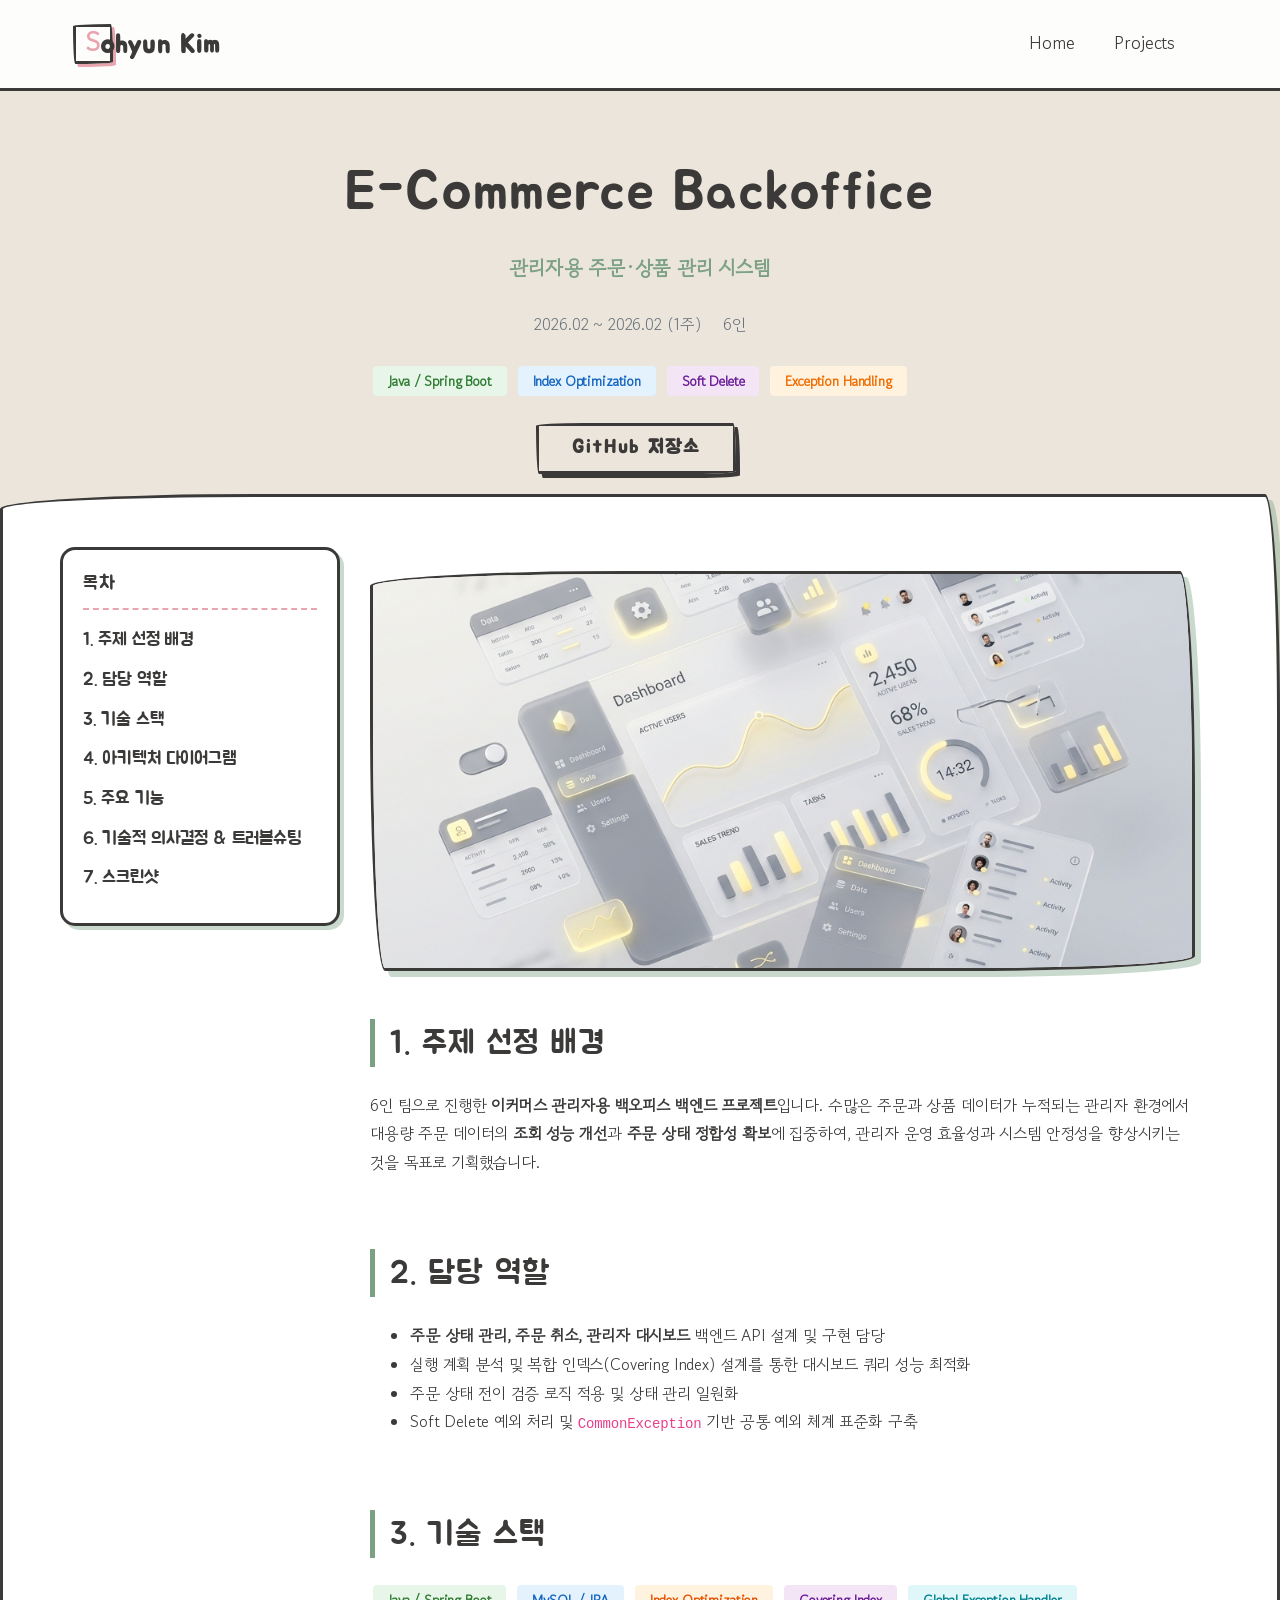
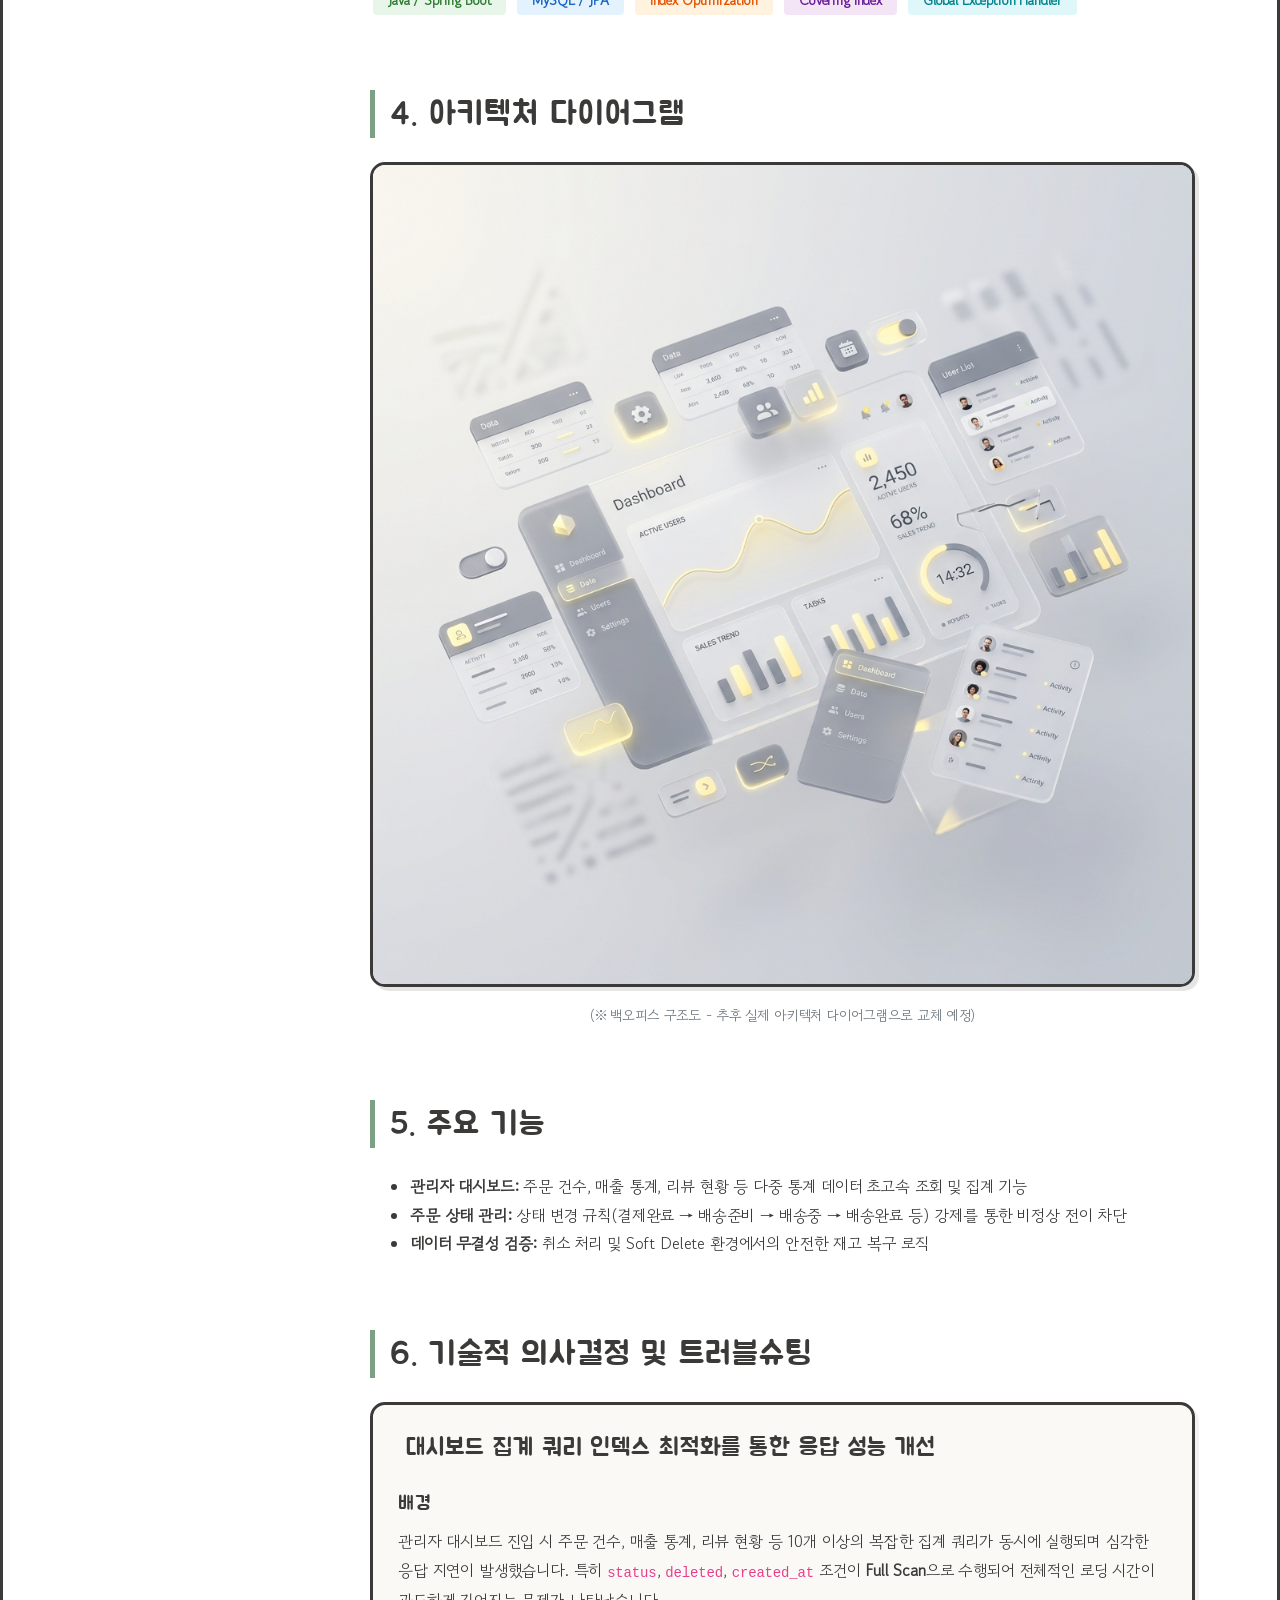
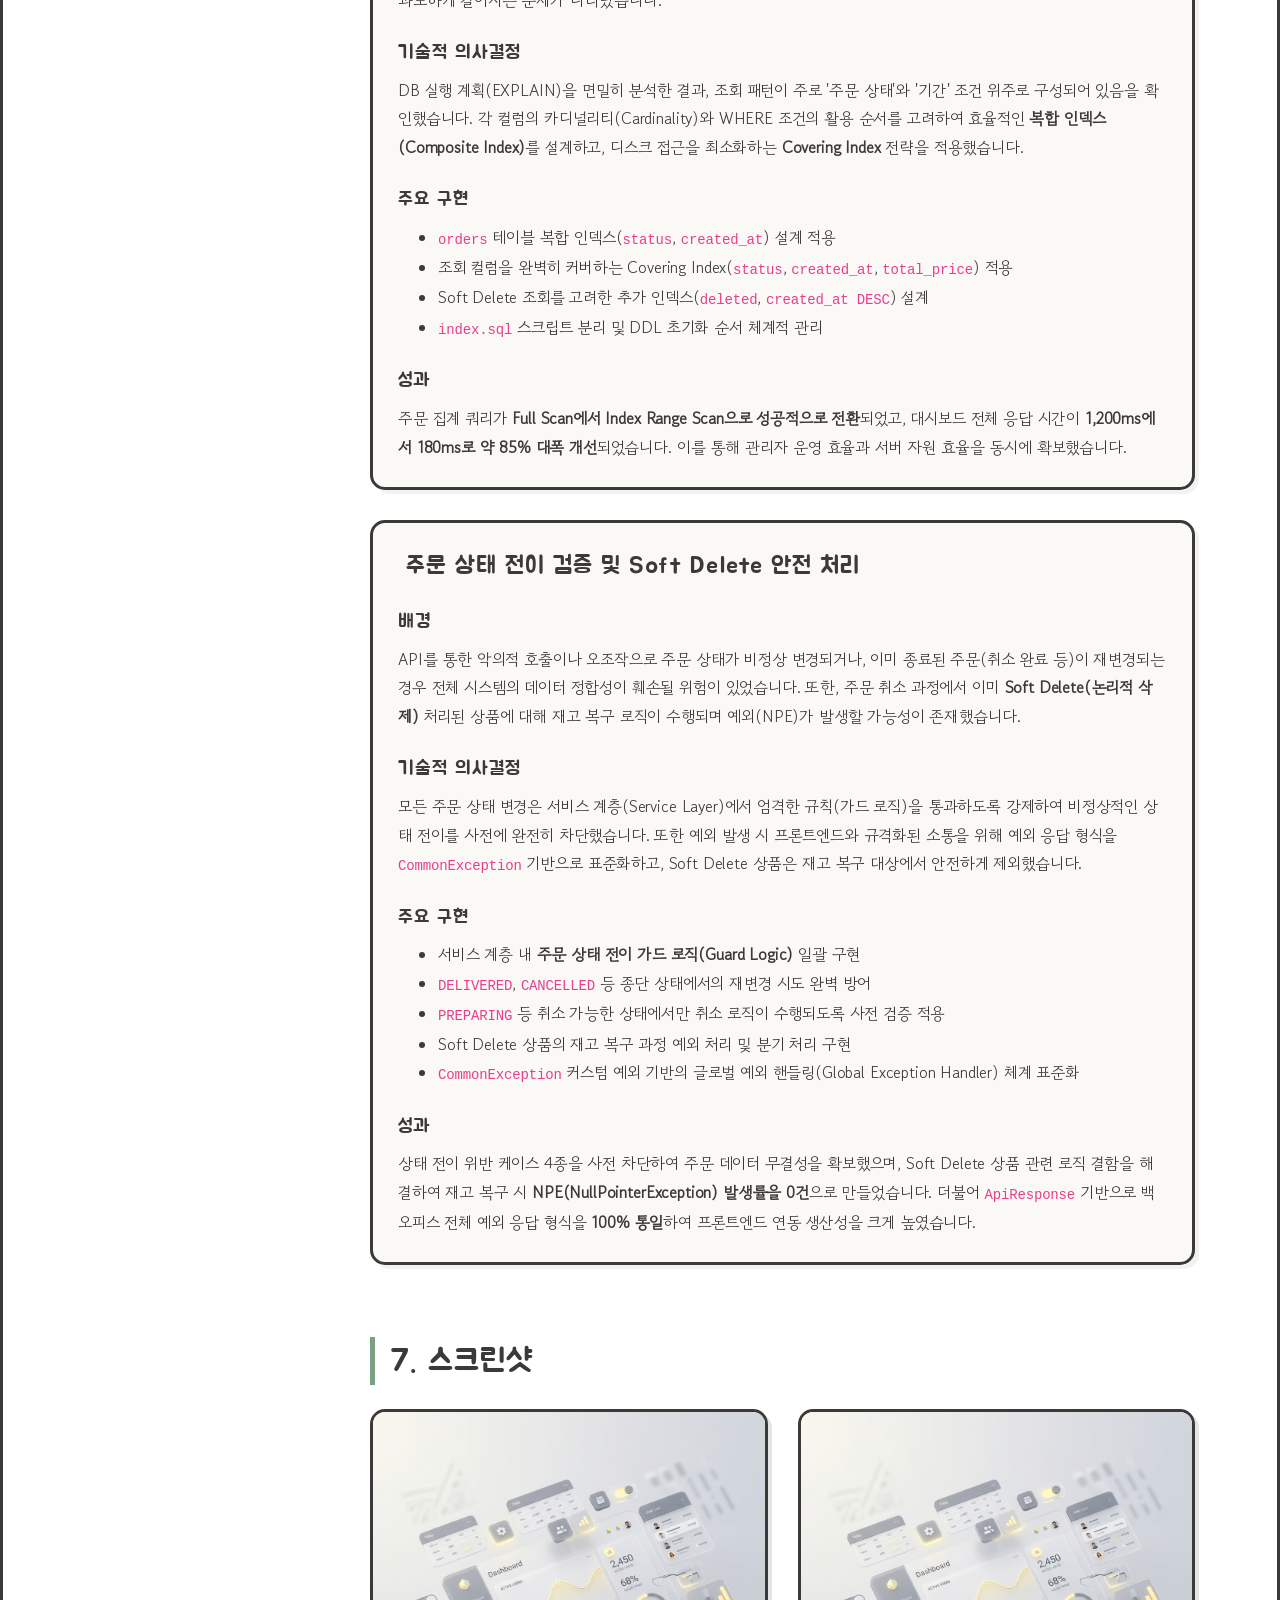
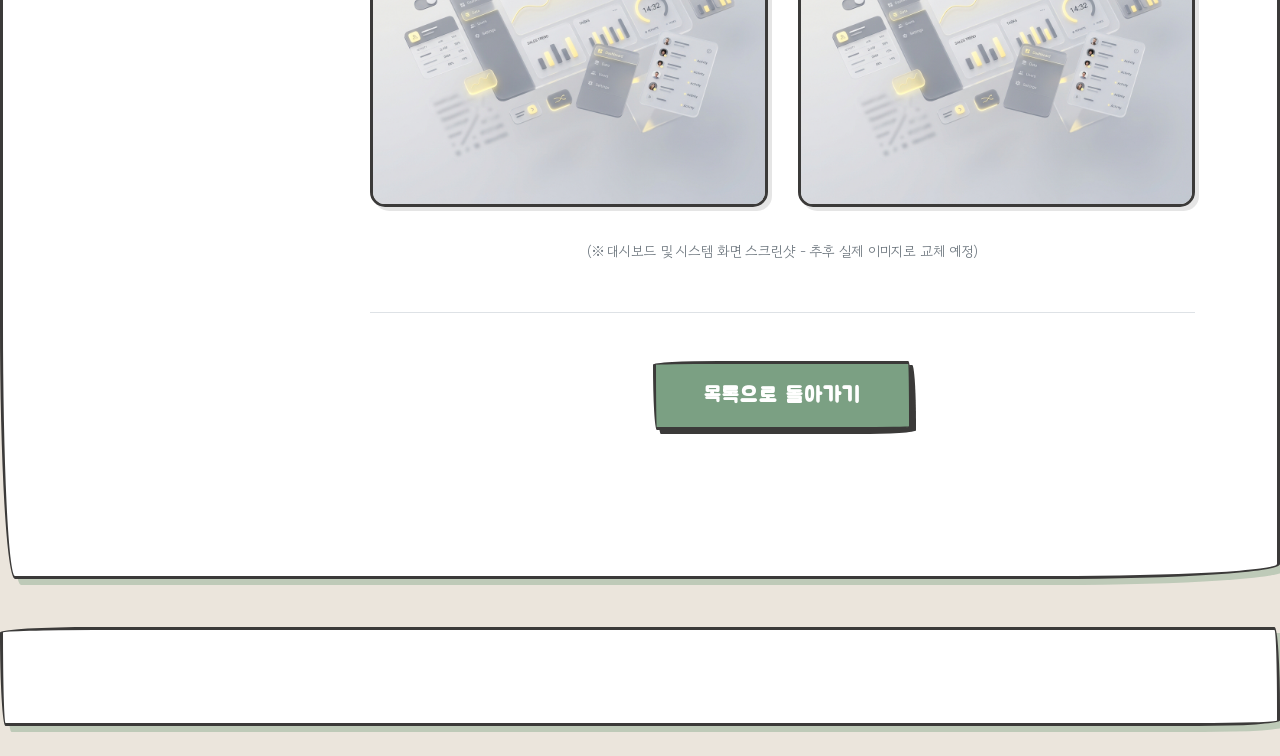
==== project-backoffice.html @ 2b1bb6e2 "feat: first commit" ====
<!DOCTYPE html>
<html lang="ko">
<head>
	<title>E-Commerce Backoffice - 김소현 포트폴리오</title>
	<meta charset="utf-8">
	<meta name="viewport" content="width=device-width, initial-scale=1, shrink-to-fit=no">
	<link href="https://fonts.googleapis.com/css?family=Poppins:100,200,300,400,500,600,700,800,900" rel="stylesheet">
	<link rel="stylesheet" href="css/open-iconic-bootstrap.min.css">
	<link rel="stylesheet" href="css/animate.css">
	<link rel="stylesheet" href="css/style-M106bg.css">
	<link rel="shortcut icon" href="images/favicon.ico">
    	<!-- Google Fonts for Storybook Theme -->
	<link rel="preconnect" href="https://fonts.googleapis.com">
	<link rel="preconnect" href="https://fonts.gstatic.com" crossorigin>
	<link href="https://fonts.googleapis.com/css2?family=Gowun+Dodum&family=Jua&display=swap" rel="stylesheet">

	<style>
		/* 🎨 Storybook / Illustration Theme Global Overrides */
		:root {
			--primary-color: #7BA083; /* Sage Green */
			--secondary-color: #E8A5B0; /* Blossom Pink */
			--text-main: #3B3A39; /* Charcoal (Ink) */
			--text-muted: #6b6967; /* Warmer Gray */
			--accent-color: #F28C8C; /* Coral Pink */
			--bg-light: #EBE5DC; /* Warm Beige */
			--bg-surface: #FFFFFF; /* Pure White Paper */
			--white: #FFFFFF;
			
			/* Hand-drawn borders */
			--wonky-border: 255px 15px 225px 15px/15px 225px 15px 255px;
			--wonky-border-alt: 15px 225px 15px 255px/255px 15px 225px 15px;
			--ink-border: 3px solid var(--text-main);
			--solid-shadow: 6px 6px 0px rgba(123, 160, 131, 0.4); /* Sage green solid shadow */
			--solid-shadow-pink: 6px 6px 0px rgba(232, 165, 176, 0.6); /* Pink solid shadow */
		}
		
		body, p, span, a, div, li, .subheading {
			font-family: 'Gowun Dodum', sans-serif !important;
			letter-spacing: -0.01em;
		}
		h1, h2, h3, h4, h5, h6, .heading-section h2, .project-card .text h3, .resume-wrap h2, .resume-wrap .position, .navbar-brand {
			font-family: 'Jua', sans-serif !important;
			color: var(--text-main) !important;
			letter-spacing: 1px;
		}
		
		body {
			background-color: var(--bg-light) !important;
			
			color: var(--text-main);
		}
		
		/* 🖍️ Hand-drawn Elements */
		.project-card, .resume-wrap, .contact-section .box, .project-content, .ftco-section {
			background-color: var(--bg-surface) !important;
			border: var(--ink-border) !important;
			border-radius: var(--wonky-border) !important;
			box-shadow: var(--solid-shadow) !important;
			transition: all 0.3s cubic-bezier(0.25, 0.8, 0.25, 1);
			margin-bottom: 30px;
		}
		.resume-wrap:nth-child(even), .project-card:nth-child(even), .contact-section .box:nth-child(even) {
			border-radius: var(--wonky-border-alt) !important;
			box-shadow: var(--solid-shadow-pink) !important;
		}
		
		/* Bouncy Hover Effects */
		.project-card:hover, .resume-wrap:hover, .contact-section .box:hover, .ftco-project .project:hover {
			transform: translateY(-5px) rotate(-1deg);
			box-shadow: 8px 8px 0px var(--text-main) !important;
		}
		.project-card:nth-child(even):hover {
			transform: translateY(-5px) rotate(1deg);
		}
		
		/* Images inside cards */
		.project-card .img, .img.author-img {
			border-bottom: var(--ink-border);
			border-radius: var(--wonky-border) !important;
		}
		
		/* Avatar Image specific */
		.author-img {
			border: var(--ink-border) !important;
			box-shadow: var(--solid-shadow-pink) !important;
			background-color: #fff;
		}
		
		/* Fix Template Blue Colors */
		.text-primary { color: var(--primary-color) !important; }
		.bg-primary { background-color: var(--primary-color) !important; }
		::selection { background: var(--secondary-color); color: #fff; }
		
		/* Buttons - Hand-drawn style */
		.btn-primary, .btn.btn-primary {
			background: var(--primary-color) !important;
			border: var(--ink-border) !important;
			border-radius: var(--wonky-border) !important;
			color: #fff !important;
			box-shadow: 4px 4px 0px var(--text-main) !important;
			font-family: 'Jua', sans-serif !important;
			font-size: 1.2rem !important;
			text-transform: none !important;
			transition: all 0.2s ease;
		}
		.btn-primary:hover {
			background: var(--secondary-color) !important;
			transform: translate(-2px, -2px);
			box-shadow: 6px 6px 0px var(--text-main) !important;
		}
		.btn-primary:active {
			transform: translate(2px, 2px);
			box-shadow: 2px 2px 0px var(--text-main) !important;
		}
		
		.btn-outline-dark, .btn.btn-outline-dark {
			background: transparent !important;
			border: var(--ink-border) !important;
			border-radius: var(--wonky-border) !important;
			color: var(--text-main) !important;
			box-shadow: 4px 4px 0px var(--text-main) !important;
			font-family: 'Jua', sans-serif !important;
			font-size: 1.2rem !important;
			font-weight: bold !important;
			text-transform: none !important;
			transition: all 0.2s ease;
		}
		.btn-outline-dark:hover {
			background: var(--text-main) !important;
			color: #fff !important;
			transform: translate(-2px, -2px);
			box-shadow: 6px 6px 0px var(--text-main) !important;
		}
		.btn-outline-dark:active {
			transform: translate(2px, 2px);
			box-shadow: 2px 2px 0px var(--text-main) !important;
		}

		/* Contact Icons */
		.contact-section .box .icon { 
			background: var(--bg-light) !important;
			border: var(--ink-border);
			box-shadow: 4px 4px 0px var(--secondary-color);
		}
		.contact-section .box .icon span { color: var(--text-main) !important; }
		
		/* Navbar Fixes */
		.ftco-navbar-light {
			background: rgba(255, 255, 255, 0.9) !important;
			border-bottom: var(--ink-border);
		}
		.ftco-navbar-light.scrolled {
			background: rgba(255, 255, 255, 0.95) !important;
			box-shadow: 0 4px 20px rgba(0, 0, 0, 0.05) !important;
		}
		.ftco-navbar-light .navbar-nav > .nav-item.active > a { color: var(--primary-color) !important; font-weight: bold; }
		.ftco-navbar-light .navbar-brand span { color: var(--secondary-color) !important; }
		.navbar-brand:after { 
			background: transparent !important;
			border: var(--ink-border);
			border-radius: var(--wonky-border);
			box-shadow: 3px 3px 0px var(--secondary-color);
		}
		.navbar-brand { color: var(--text-main) !important; font-family: 'Jua', sans-serif !important; }
		.nav-link { color: var(--text-main) !important; font-family: 'Jua', sans-serif !important; font-size: 1.1rem !important;}
		.ftco-navbar-light .navbar-nav > .nav-item > .nav-link span:before { 
			background: var(--secondary-color) !important; 
			height: 4px;
			bottom: 4px;
			z-index: -1;
		}
		
		/* Misc Section Cute & Round */
		.ftco-project .project {
			border: var(--ink-border) !important;
			border-radius: var(--wonky-border-alt) !important;
			margin: 15px;
			overflow: hidden;
			box-shadow: var(--solid-shadow) !important;
			transition: all 0.3s ease;
		}
		.ftco-project .project .overlay {
			border-radius: var(--wonky-border-alt) !important;
		}
	
		/* Project Detail Pages Specifics */
		.project-hero {
			padding-top: 150px;
			padding-bottom: 40px;
			background-color: var(--bg-light);
			position: relative;
			z-index: 1;
		}
		.project-hero h1 {
			color: var(--text-main) !important;
			font-size: 3.5rem;
		}
		.cover-image {
			width: 100%;
			height: 400px;
			object-fit: cover;
			border: var(--ink-border) !important;
			border-radius: var(--wonky-border) !important;
			box-shadow: var(--solid-shadow) !important;
			margin-bottom: 40px;
		}
		.project-content {
			padding: 50px;
			margin-top: -20px;
			position: relative;
			z-index: 2;
		}

	</style>

	
</head>
<body>
	<nav class="navbar navbar-expand-lg navbar-dark ftco_navbar ftco-navbar-light site-navbar-target bg-light" id="ftco-navbar">
		<div class="container">
			<a class="navbar-brand" href="index.html"><span>S</span>ohyun Kim</a>
			<button class="navbar-toggler" type="button" data-toggle="collapse"
				data-target="#ftco-nav" aria-controls="ftco-nav" aria-expanded="false" aria-label="Toggle navigation">
				<span class="oi oi-menu" style="color: black;">&nbsp;Menu</span> 
			</button>
			<div class="collapse navbar-collapse" id="ftco-nav">
				<ul class="navbar-nav nav ml-auto">
					<li class="nav-item"><a href="index.html#home-section" class="nav-link"><span>Home</span></a></li>
					<li class="nav-item"><a href="index.html#projects-grid-section" class="nav-link"><span>Projects</span></a></li>
				</ul>
			</div>
		</div>
	</nav>

    <section class="project-hero">
        <div class="container">
            <div class="row justify-content-center">
                <div class="col-md-10 text-center">
                    <h1 class="mb-3">E-Commerce Backoffice</h1>
                    <p class="lead mb-4" style="color: #7BA083; font-weight: bold;">관리자용 주문·상품 관리 시스템</p>
                    <div class="mb-4 text-muted">
                        <span class="mr-3"><i class="icon-calendar"></i> 2026.02 ~ 2026.02 (1주)</span>
                        <span><i class="icon-users"></i> 6인</span>
                    </div>
                    <div class="mb-4">
                        <span class="badge" style="background-color: #E8F5E9; color: #2E7D32; font-size: 14px; padding: 8px 15px; margin: 3px;">Java / Spring Boot</span>
                        <span class="badge" style="background-color: #E3F2FD; color: #1565C0; font-size: 14px; padding: 8px 15px; margin: 3px;">Index Optimization</span>
                        <span class="badge" style="background-color: #F3E5F5; color: #6A1B9A; font-size: 14px; padding: 8px 15px; margin: 3px;">Soft Delete</span>
                        <span class="badge" style="background-color: #FFF3E0; color: #EF6C00; font-size: 14px; padding: 8px 15px; margin: 3px;">Exception Handling</span>
                    </div>
                    <div class="mt-4 d-flex justify-content-center">
                        <a href="https://github.com/Lupin8228/E-commerce_Backoffice.git" target="_blank" class="btn btn-outline-dark py-2 mr-2" style="width: 200px;"><i class="icon-github"></i> GitHub 저장소</a>
                    </div>
                </div>
            </div>
        </div>
    </section>

    <section class="project-content">
        <div class="container">
            <div class="row">
                <!-- Sticky TOC (Left Column) -->
                <div class="col-lg-3 d-none d-lg-block">
                    <nav id="toc" class="sticky-top" style="top: 120px; z-index: 10;">
                        <ul class="nav flex-column" style="background: var(--bg-surface); padding: 20px; border-radius: 15px; border: var(--ink-border); box-shadow: 4px 4px 0px rgba(123, 160, 131, 0.4); margin-left: -25px; width: calc(100% + 25px);">
                            <h4 style="font-size: 1.2rem; margin-bottom: 15px; border-bottom: 2px dashed var(--secondary-color); padding-bottom: 10px; font-family: 'Jua', sans-serif;">목차</h4>
                            <li class="nav-item mb-2"><a class="nav-link p-0 text-dark" href="#background">1. 주제 선정 배경</a></li>
                            <li class="nav-item mb-2"><a class="nav-link p-0 text-dark" href="#part">2. 담당 역할</a></li>
                            <li class="nav-item mb-2"><a class="nav-link p-0 text-dark" href="#tech-stack">3. 기술 스택</a></li>
                            <li class="nav-item mb-2"><a class="nav-link p-0 text-dark" href="#diagram">4. 아키텍처 다이어그램</a></li>
                            <li class="nav-item mb-2"><a class="nav-link p-0 text-dark" href="#features">5. 주요 기능</a></li>
                            <li class="nav-item mb-2"><a class="nav-link p-0 text-dark" href="#troubleshooting">6. 기술적 의사결정 & 트러블슈팅</a></li>
                            <li class="nav-item mb-2"><a class="nav-link p-0 text-dark" href="#screenshots">7. 스크린샷</a></li>
                        </ul>
                    </nav>
                </div>
                
                <!-- Main Content (Right Column) -->
                <div class="col-lg-9 col-md-12">
                    
                    <section id="background" class="mb-5 pt-4">
                        <img src="images/project_backoffice_1782292541777.png" alt="Backoffice Project Cover" class="cover-image mb-5">
                        
                        <h2 class="mb-4" style="border-left: 5px solid var(--primary-color); padding-left: 15px;">1. 주제 선정 배경</h2>
                        <p>6인 팀으로 진행한 <strong>이커머스 관리자용 백오피스 백엔드 프로젝트</strong>입니다. 수많은 주문과 상품 데이터가 누적되는 관리자 환경에서 대용량 주문 데이터의 <strong>조회 성능 개선</strong>과 <strong>주문 상태 정합성 확보</strong>에 집중하여, 관리자 운영 효율성과 시스템 안정성을 향상시키는 것을 목표로 기획했습니다.</p>
                    </section>
                    
                    <section id="part" class="mb-5 pt-4">
                        <h2 class="mb-4" style="border-left: 5px solid var(--primary-color); padding-left: 15px;">2. 담당 역할</h2>
                        <ul style="line-height: 1.8;">
                            <li><strong>주문 상태 관리, 주문 취소, 관리자 대시보드</strong> 백엔드 API 설계 및 구현 담당</li>
                            <li>실행 계획 분석 및 복합 인덱스(Covering Index) 설계를 통한 대시보드 쿼리 성능 최적화</li>
                            <li>주문 상태 전이 검증 로직 적용 및 상태 관리 일원화</li>
                            <li>Soft Delete 예외 처리 및 <code>CommonException</code> 기반 공통 예외 체계 표준화 구축</li>
                        </ul>
                    </section>
                    
                    <section id="tech-stack" class="mb-5 pt-4">
                        <h2 class="mb-4" style="border-left: 5px solid var(--primary-color); padding-left: 15px;">3. 기술 스택</h2>
                        <p>
                            <span class="badge" style="background-color: #E8F5E9; color: #2E7D32; font-size: 14px; padding: 8px 15px; margin: 3px;">Java / Spring Boot</span>
                            <span class="badge" style="background-color: #E3F2FD; color: #1565C0; font-size: 14px; padding: 8px 15px; margin: 3px;">MySQL / JPA</span>
                            <span class="badge" style="background-color: #FFF3E0; color: #E65100; font-size: 14px; padding: 8px 15px; margin: 3px;">Index Optimization</span>
                            <span class="badge" style="background-color: #F3E5F5; color: #6A1B9A; font-size: 14px; padding: 8px 15px; margin: 3px;">Covering Index</span>
                            <span class="badge" style="background-color: #E0F7FA; color: #00838F; font-size: 14px; padding: 8px 15px; margin: 3px;">Global Exception Handler</span>
                        </p>
                    </section>
                    
                    <section id="diagram" class="mb-5 pt-4">
                        <h2 class="mb-4" style="border-left: 5px solid var(--primary-color); padding-left: 15px;">4. 아키텍처 다이어그램</h2>
                        <div class="text-center">
                            <!-- Placeholder Image -->
                            <img src="images/project_backoffice_1782292541777.png" alt="Architecture Diagram Placeholder" class="img-fluid" style="border: var(--ink-border); border-radius: 15px; box-shadow: 4px 4px 0px rgba(0,0,0,0.1);">
                            <p class="mt-3 text-muted" style="font-size: 14px;">(※ 백오피스 구조도 - 추후 실제 아키텍처 다이어그램으로 교체 예정)</p>
                        </div>
                    </section>

                    <section id="features" class="mb-5 pt-4">
                        <h2 class="mb-4" style="border-left: 5px solid var(--primary-color); padding-left: 15px;">5. 주요 기능</h2>
                        <ul style="line-height: 1.8;">
                            <li><strong>관리자 대시보드:</strong> 주문 건수, 매출 통계, 리뷰 현황 등 다중 통계 데이터 초고속 조회 및 집계 기능</li>
                            <li><strong>주문 상태 관리:</strong> 상태 변경 규칙(결제완료 → 배송준비 → 배송중 → 배송완료 등) 강제를 통한 비정상 전이 차단</li>
                            <li><strong>데이터 무결성 검증:</strong> 취소 처리 및 Soft Delete 환경에서의 안전한 재고 복구 로직</li>
                        </ul>
                    </section>
                    
                    <section id="troubleshooting" class="mb-5 pt-4">
                        <h2 class="mb-4" style="border-left: 5px solid var(--primary-color); padding-left: 15px;">6. 기술적 의사결정 및 트러블슈팅</h2>
                        
                        <div style="background: #faf9f6; border: var(--ink-border); border-radius: 15px; padding: 25px; margin-bottom: 30px; box-shadow: 4px 4px 0px rgba(0,0,0,0.05);">
                            <h3 style="font-size: 1.5rem; color: var(--primary-color); font-family: 'Jua', sans-serif;"><i class="icon-check-circle mr-2"></i>대시보드 집계 쿼리 인덱스 최적화를 통한 응답 성능 개선</h3>
                            <h4 class="mt-4" style="font-size: 1.2rem; font-family: 'Jua', sans-serif;">배경</h4>
                            <p>관리자 대시보드 진입 시 주문 건수, 매출 통계, 리뷰 현황 등 10개 이상의 복잡한 집계 쿼리가 동시에 실행되며 심각한 응답 지연이 발생했습니다. 특히 <code>status</code>, <code>deleted</code>, <code>created_at</code> 조건이 <strong>Full Scan</strong>으로 수행되어 전체적인 로딩 시간이 과도하게 길어지는 문제가 나타났습니다.</p>
                            
                            <h4 class="mt-4" style="font-size: 1.2rem; font-family: 'Jua', sans-serif;">기술적 의사결정</h4>
                            <p>DB 실행 계획(EXPLAIN)을 면밀히 분석한 결과, 조회 패턴이 주로 '주문 상태'와 '기간' 조건 위주로 구성되어 있음을 확인했습니다. 각 컬럼의 카디널리티(Cardinality)와 WHERE 조건의 활용 순서를 고려하여 효율적인 <strong>복합 인덱스(Composite Index)</strong>를 설계하고, 디스크 접근을 최소화하는 <strong>Covering Index</strong> 전략을 적용했습니다.</p>
                            
                            <h4 class="mt-4" style="font-size: 1.2rem; font-family: 'Jua', sans-serif;">주요 구현</h4>
                            <ul style="line-height: 1.8;">
                                <li><code>orders</code> 테이블 복합 인덱스(<code>status</code>, <code>created_at</code>) 설계 적용</li>
                                <li>조회 컬럼을 완벽히 커버하는 Covering Index(<code>status</code>, <code>created_at</code>, <code>total_price</code>) 적용</li>
                                <li>Soft Delete 조회를 고려한 추가 인덱스(<code>deleted</code>, <code>created_at DESC</code>) 설계</li>
                                <li><code>index.sql</code> 스크립트 분리 및 DDL 초기화 순서 체계적 관리</li>
                            </ul>
                            
                            <h4 class="mt-4" style="font-size: 1.2rem; font-family: 'Jua', sans-serif;">성과</h4>
                            <p class="mb-0">주문 집계 쿼리가 <strong>Full Scan에서 Index Range Scan으로 성공적으로 전환</strong>되었고, 대시보드 전체 응답 시간이 <strong>1,200ms에서 180ms로 약 85% 대폭 개선</strong>되었습니다. 이를 통해 관리자 운영 효율과 서버 자원 효율을 동시에 확보했습니다.</p>
                        </div>
                        
                        <div style="background: #faf9f6; border: var(--ink-border); border-radius: 15px; padding: 25px; margin-bottom: 30px; box-shadow: 4px 4px 0px rgba(0,0,0,0.05);">
                            <h3 style="font-size: 1.5rem; color: var(--primary-color); font-family: 'Jua', sans-serif;"><i class="icon-check-circle mr-2"></i>주문 상태 전이 검증 및 Soft Delete 안전 처리</h3>
                            <h4 class="mt-4" style="font-size: 1.2rem; font-family: 'Jua', sans-serif;">배경</h4>
                            <p>API를 통한 악의적 호출이나 오조작으로 주문 상태가 비정상 변경되거나, 이미 종료된 주문(취소 완료 등)이 재변경되는 경우 전체 시스템의 데이터 정합성이 훼손될 위험이 있었습니다. 또한, 주문 취소 과정에서 이미 <strong>Soft Delete(논리적 삭제)</strong> 처리된 상품에 대해 재고 복구 로직이 수행되며 예외(NPE)가 발생할 가능성이 존재했습니다.</p>
                            
                            <h4 class="mt-4" style="font-size: 1.2rem; font-family: 'Jua', sans-serif;">기술적 의사결정</h4>
                            <p>모든 주문 상태 변경은 서비스 계층(Service Layer)에서 엄격한 규칙(가드 로직)을 통과하도록 강제하여 비정상적인 상태 전이를 사전에 완전히 차단했습니다. 또한 예외 발생 시 프론트엔드와 규격화된 소통을 위해 예외 응답 형식을 <code>CommonException</code> 기반으로 표준화하고, Soft Delete 상품은 재고 복구 대상에서 안전하게 제외했습니다.</p>
                            
                            <h4 class="mt-4" style="font-size: 1.2rem; font-family: 'Jua', sans-serif;">주요 구현</h4>
                            <ul style="line-height: 1.8;">
                                <li>서비스 계층 내 <strong>주문 상태 전이 가드 로직(Guard Logic)</strong> 일괄 구현</li>
                                <li><code>DELIVERED</code>, <code>CANCELLED</code> 등 종단 상태에서의 재변경 시도 완벽 방어</li>
                                <li><code>PREPARING</code> 등 취소 가능한 상태에서만 취소 로직이 수행되도록 사전 검증 적용</li>
                                <li>Soft Delete 상품의 재고 복구 과정 예외 처리 및 분기 처리 구현</li>
                                <li><code>CommonException</code> 커스텀 예외 기반의 글로벌 예외 핸들링(Global Exception Handler) 체계 표준화</li>
                            </ul>
                            
                            <h4 class="mt-4" style="font-size: 1.2rem; font-family: 'Jua', sans-serif;">성과</h4>
                            <p class="mb-0">상태 전이 위반 케이스 4종을 사전 차단하여 주문 데이터 무결성을 확보했으며, Soft Delete 상품 관련 로직 결함을 해결하여 재고 복구 시 <strong>NPE(NullPointerException) 발생률을 0건</strong>으로 만들었습니다. 더불어 <code>ApiResponse</code> 기반으로 백오피스 전체 예외 응답 형식을 <strong>100% 통일</strong>하여 프론트엔드 연동 생산성을 크게 높였습니다.</p>
                        </div>
                    </section>

                    <section id="screenshots" class="mb-5 pt-4">
                        <h2 class="mb-4" style="border-left: 5px solid var(--primary-color); padding-left: 15px;">7. 스크린샷</h2>
                        <div class="row">
                            <div class="col-md-6 mb-4">
                                <!-- Placeholder Image -->
                                <img src="images/project_backoffice_1782292541777.png" alt="Screenshot 1 Placeholder" class="img-fluid" style="border: var(--ink-border); border-radius: 15px; box-shadow: 4px 4px 0px rgba(0,0,0,0.1);">
                            </div>
                            <div class="col-md-6 mb-4">
                                <!-- Placeholder Image -->
                                <img src="images/project_backoffice_1782292541777.png" alt="Screenshot 2 Placeholder" class="img-fluid" style="border: var(--ink-border); border-radius: 15px; box-shadow: 4px 4px 0px rgba(0,0,0,0.1);">
                            </div>
                        </div>
                        <p class="text-muted text-center mt-2" style="font-size: 14px;">(※ 대시보드 및 시스템 화면 스크린샷 - 추후 실제 이미지로 교체 예정)</p>
                    </section>

                    <div class="text-center mt-5 mb-5 pt-5 pb-5 border-top">
                        <a href="index.html#projects-section" class="btn btn-primary py-3 px-5" style="font-size: 1.3rem !important;">목록으로 돌아가기</a>
                    </div>
                </div>
            </div>
        </div>
    </section>

	<footer class="ftco-footer ftco-section pb-4 pt-4 mt-5">
		<div class="container text-center">
			<p>Copyright &copy;<script>document.write(new Date().getFullYear());</script> All rights reserved</p>
		</div>
	</footer>

	<script src="js/jquery.min.js"></script>
	<script src="js/bootstrap.min.js"></script>
	<script src="js/main.js"></script>
</body>
</html>
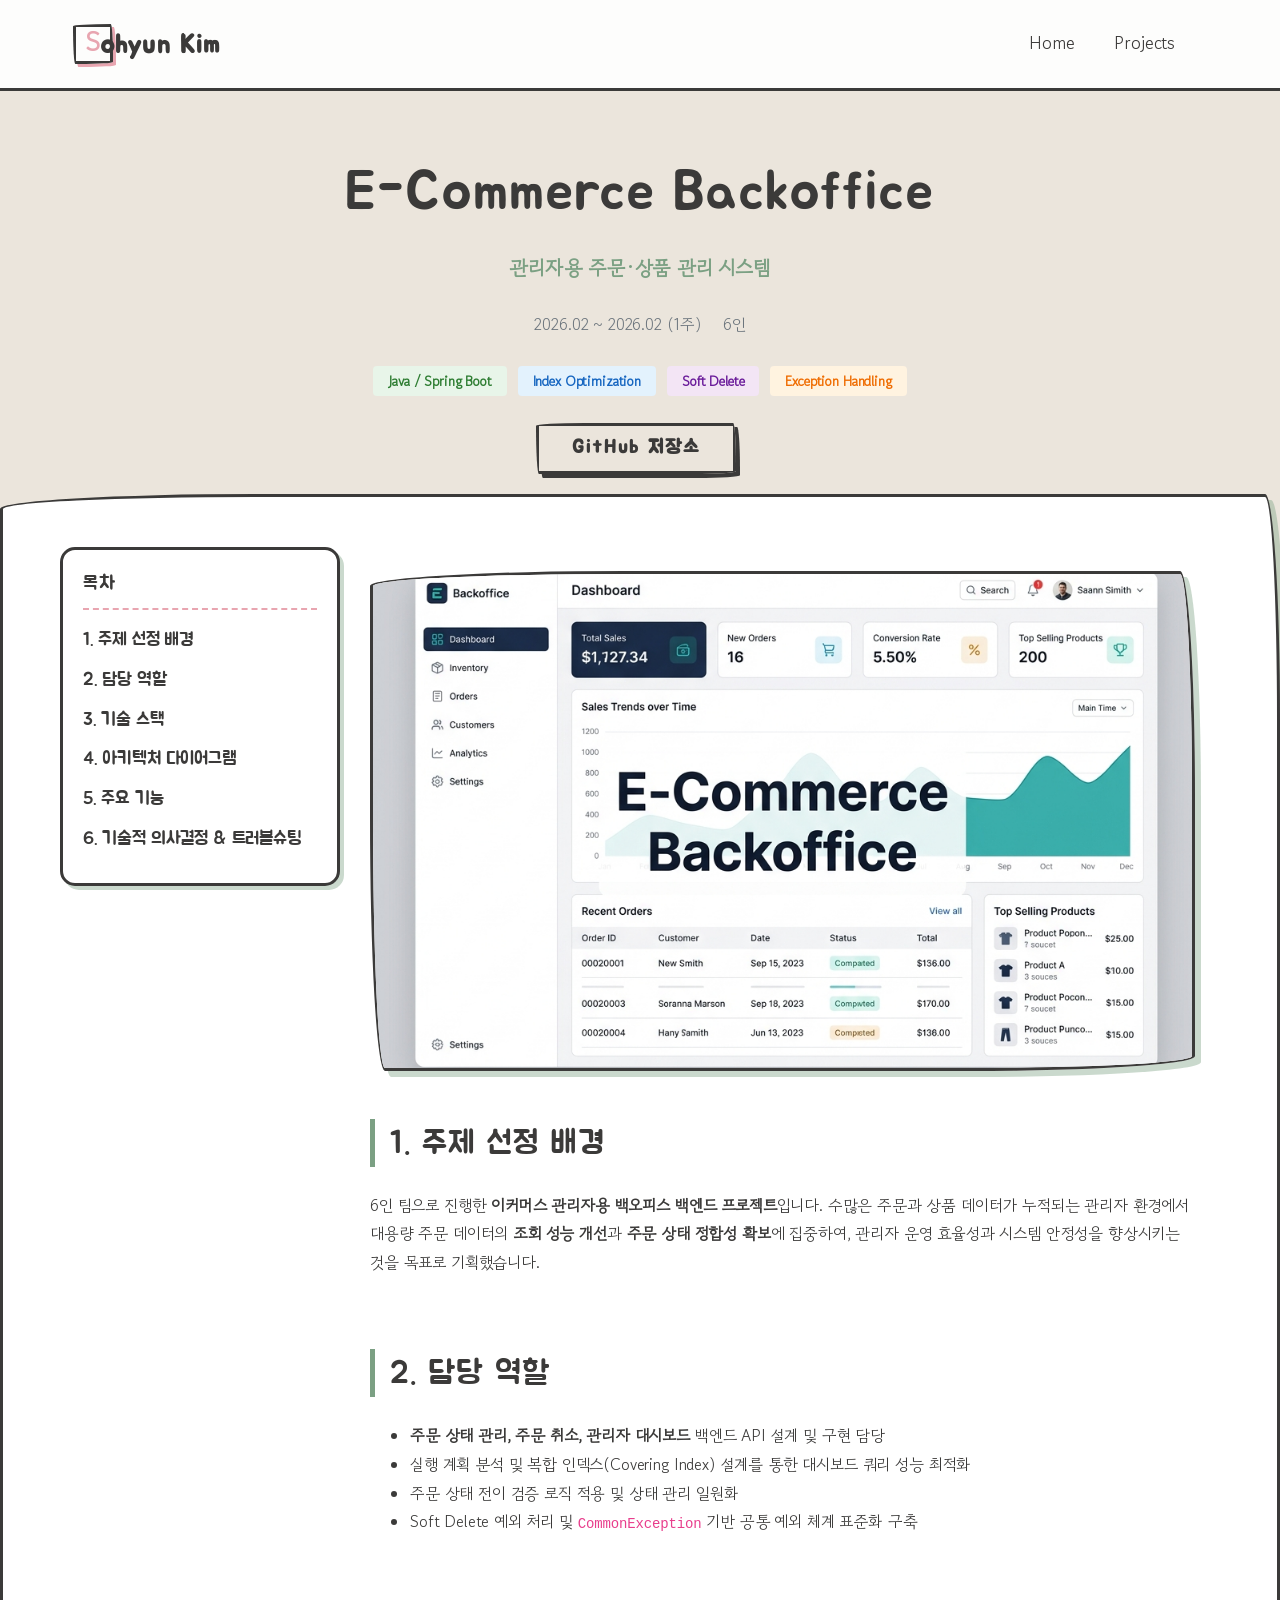
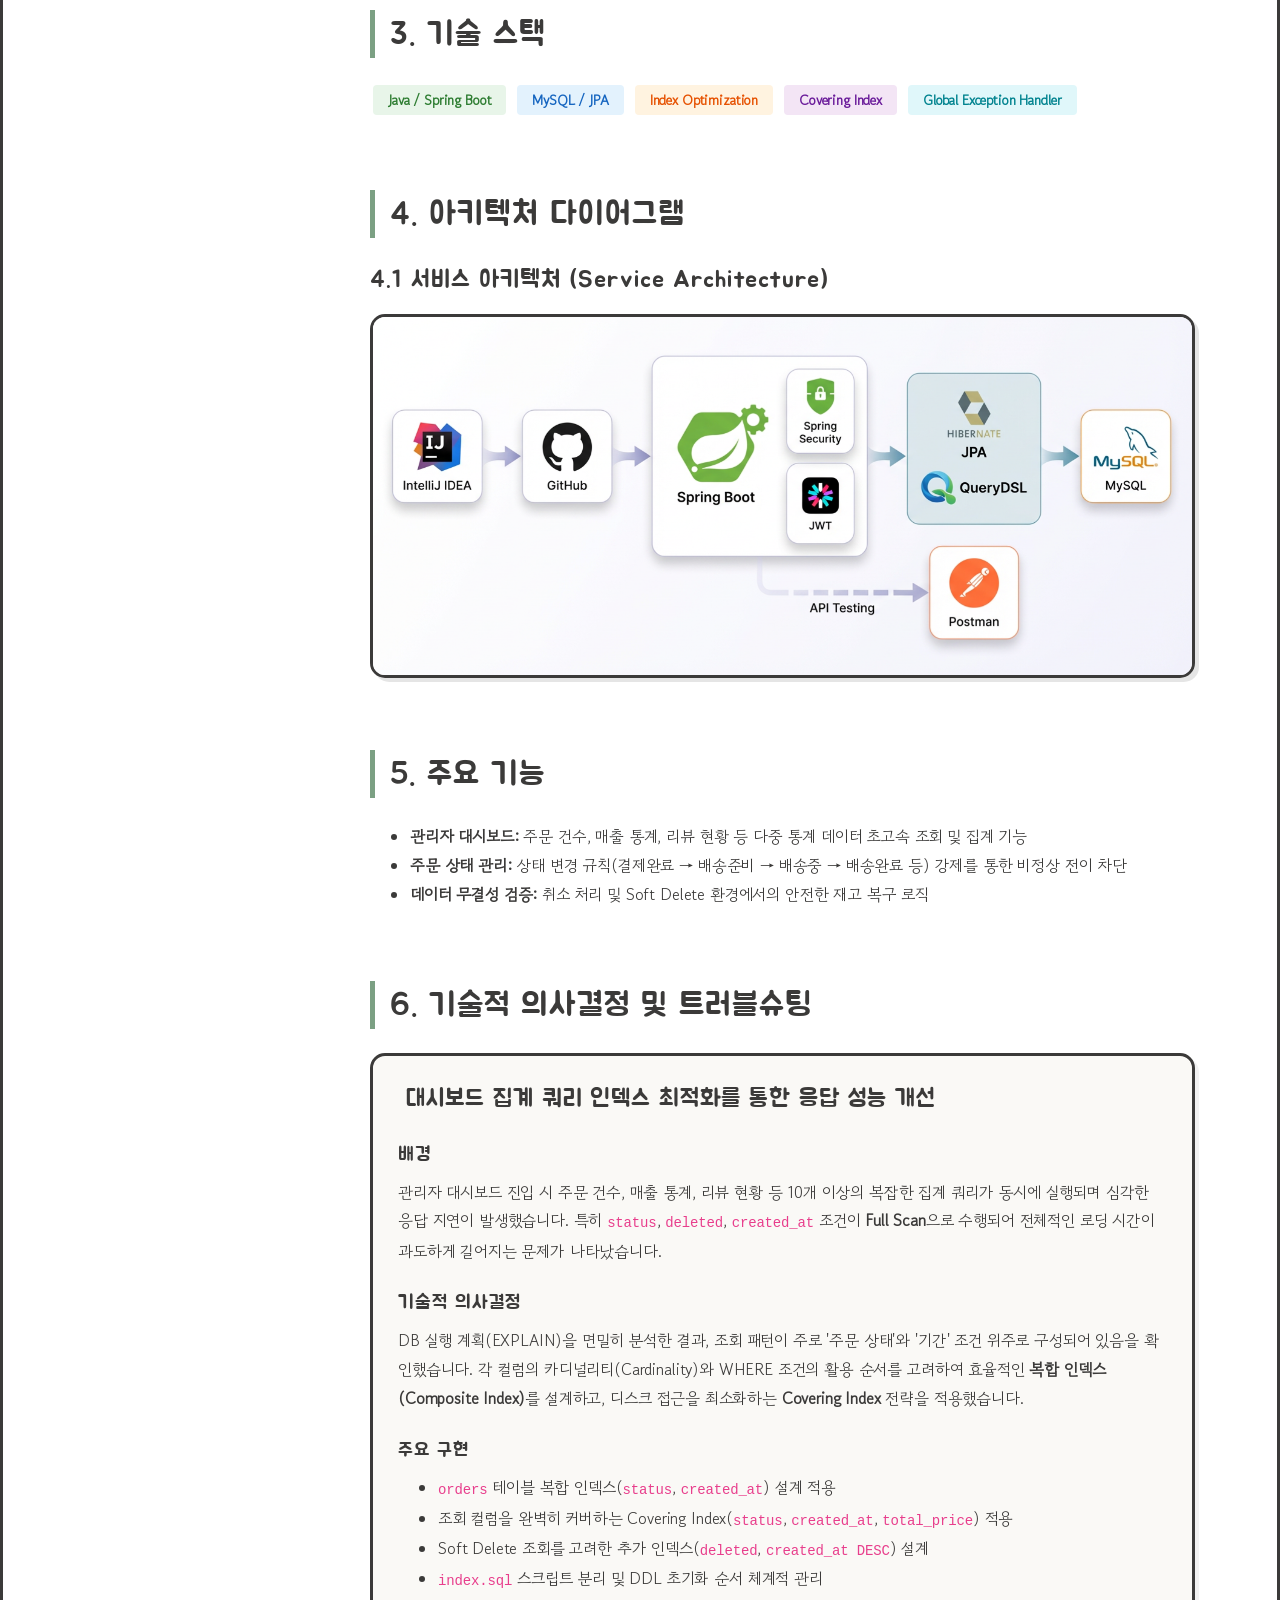
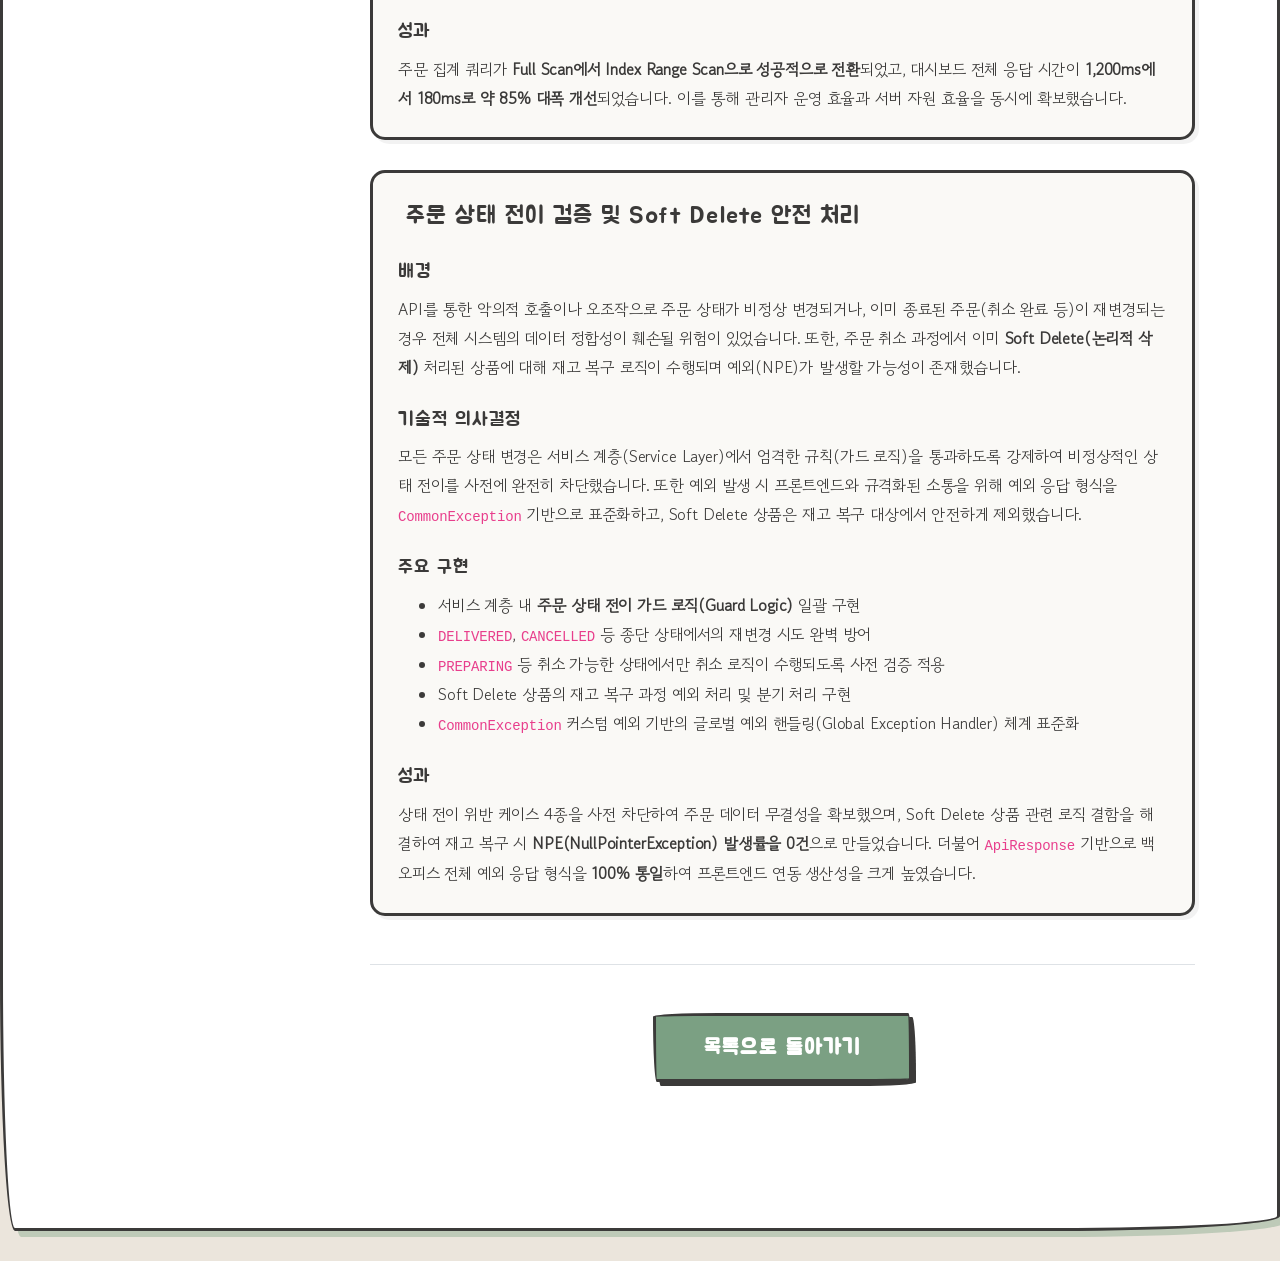
==== commit c4e1a56e: "feat: first commit" ====
--- a/project-backoffice.html
+++ b/project-backoffice.html
@@ -8,7 +8,7 @@
 	<link rel="stylesheet" href="css/open-iconic-bootstrap.min.css">
 	<link rel="stylesheet" href="css/animate.css">
 	<link rel="stylesheet" href="css/style-M106bg.css">
-	<link rel="shortcut icon" href="images/favicon.ico">
+	<link rel="icon" href="data:image/svg+xml,<svg xmlns=%22http://www.w3.org/2000/svg%22 viewBox=%220 0 100 100%22><text y=%22.9em%22 font-size=%2290%22>🌿</text></svg>">
     	<!-- Google Fonts for Storybook Theme -->
 	<link rel="preconnect" href="https://fonts.googleapis.com">
 	<link rel="preconnect" href="https://fonts.gstatic.com" crossorigin>
@@ -197,7 +197,7 @@
 		}
 		.cover-image {
 			width: 100%;
-			height: 400px;
+			height: 500px;
 			object-fit: cover;
 			border: var(--ink-border) !important;
 			border-radius: var(--wonky-border) !important;
@@ -270,7 +270,7 @@
                             <li class="nav-item mb-2"><a class="nav-link p-0 text-dark" href="#diagram">4. 아키텍처 다이어그램</a></li>
                             <li class="nav-item mb-2"><a class="nav-link p-0 text-dark" href="#features">5. 주요 기능</a></li>
                             <li class="nav-item mb-2"><a class="nav-link p-0 text-dark" href="#troubleshooting">6. 기술적 의사결정 & 트러블슈팅</a></li>
-                            <li class="nav-item mb-2"><a class="nav-link p-0 text-dark" href="#screenshots">7. 스크린샷</a></li>
+                            <!--<li class="nav-item mb-2"><a class="nav-link p-0 text-dark" href="#screenshots">7. 스크린샷</a></li>-->
                         </ul>
                     </nav>
                 </div>
@@ -308,10 +308,11 @@
                     
                     <section id="diagram" class="mb-5 pt-4">
                         <h2 class="mb-4" style="border-left: 5px solid var(--primary-color); padding-left: 15px;">4. 아키텍처 다이어그램</h2>
-                        <div class="text-center">
-                            <!-- Placeholder Image -->
-                            <img src="images/project_backoffice_1782292541777.png" alt="Architecture Diagram Placeholder" class="img-fluid" style="border: var(--ink-border); border-radius: 15px; box-shadow: 4px 4px 0px rgba(0,0,0,0.1);">
-                            <p class="mt-3 text-muted" style="font-size: 14px;">(※ 백오피스 구조도 - 추후 실제 아키텍처 다이어그램으로 교체 예정)</p>
+                        <div class="mb-5">
+                            <h4 class="mb-3" style="font-family: 'Jua', sans-serif; color: var(--text-main);">4.1 서비스 아키텍처 (Service Architecture)</h4>
+                            <div class="text-center">
+                                <img src="images/Back-Architecture.png" class="img-fluid" style="border: var(--ink-border); border-radius: 15px; box-shadow: 4px 4px 0px rgba(0,0,0,0.1);">
+                            </div>
                         </div>
                     </section>
 
@@ -369,20 +370,20 @@
                         </div>
                     </section>
 
-                    <section id="screenshots" class="mb-5 pt-4">
-                        <h2 class="mb-4" style="border-left: 5px solid var(--primary-color); padding-left: 15px;">7. 스크린샷</h2>
+                    <!--<section id="screenshots" class="mb-5 pt-4">
+                        <h2 class="mb-4" style="border-left: 5px solid var(&#45;&#45;primary-color); padding-left: 15px;">7. 스크린샷</h2>
                         <div class="row">
                             <div class="col-md-6 mb-4">
-                                <!-- Placeholder Image -->
-                                <img src="images/project_backoffice_1782292541777.png" alt="Screenshot 1 Placeholder" class="img-fluid" style="border: var(--ink-border); border-radius: 15px; box-shadow: 4px 4px 0px rgba(0,0,0,0.1);">
+                                &lt;!&ndash; Placeholder Image &ndash;&gt;
+                                <img src="images/project_backoffice_1782292541777.png" alt="Screenshot 1 Placeholder" class="img-fluid" style="border: var(&#45;&#45;ink-border); border-radius: 15px; box-shadow: 4px 4px 0px rgba(0,0,0,0.1);">
                             </div>
                             <div class="col-md-6 mb-4">
-                                <!-- Placeholder Image -->
-                                <img src="images/project_backoffice_1782292541777.png" alt="Screenshot 2 Placeholder" class="img-fluid" style="border: var(--ink-border); border-radius: 15px; box-shadow: 4px 4px 0px rgba(0,0,0,0.1);">
+                                &lt;!&ndash; Placeholder Image &ndash;&gt;
+                                <img src="images/project_backoffice_1782292541777.png" alt="Screenshot 2 Placeholder" class="img-fluid" style="border: var(&#45;&#45;ink-border); border-radius: 15px; box-shadow: 4px 4px 0px rgba(0,0,0,0.1);">
                             </div>
                         </div>
                         <p class="text-muted text-center mt-2" style="font-size: 14px;">(※ 대시보드 및 시스템 화면 스크린샷 - 추후 실제 이미지로 교체 예정)</p>
-                    </section>
+                    </section>-->
 
                     <div class="text-center mt-5 mb-5 pt-5 pb-5 border-top">
                         <a href="index.html#projects-section" class="btn btn-primary py-3 px-5" style="font-size: 1.3rem !important;">목록으로 돌아가기</a>
@@ -392,11 +393,11 @@
         </div>
     </section>
 
-	<footer class="ftco-footer ftco-section pb-4 pt-4 mt-5">
+	<!--<footer class="ftco-footer ftco-section pb-4 pt-4 mt-5">
 		<div class="container text-center">
 			<p>Copyright &copy;<script>document.write(new Date().getFullYear());</script> All rights reserved</p>
 		</div>
-	</footer>
+	</footer>-->
 
 	<script src="js/jquery.min.js"></script>
 	<script src="js/bootstrap.min.js"></script>
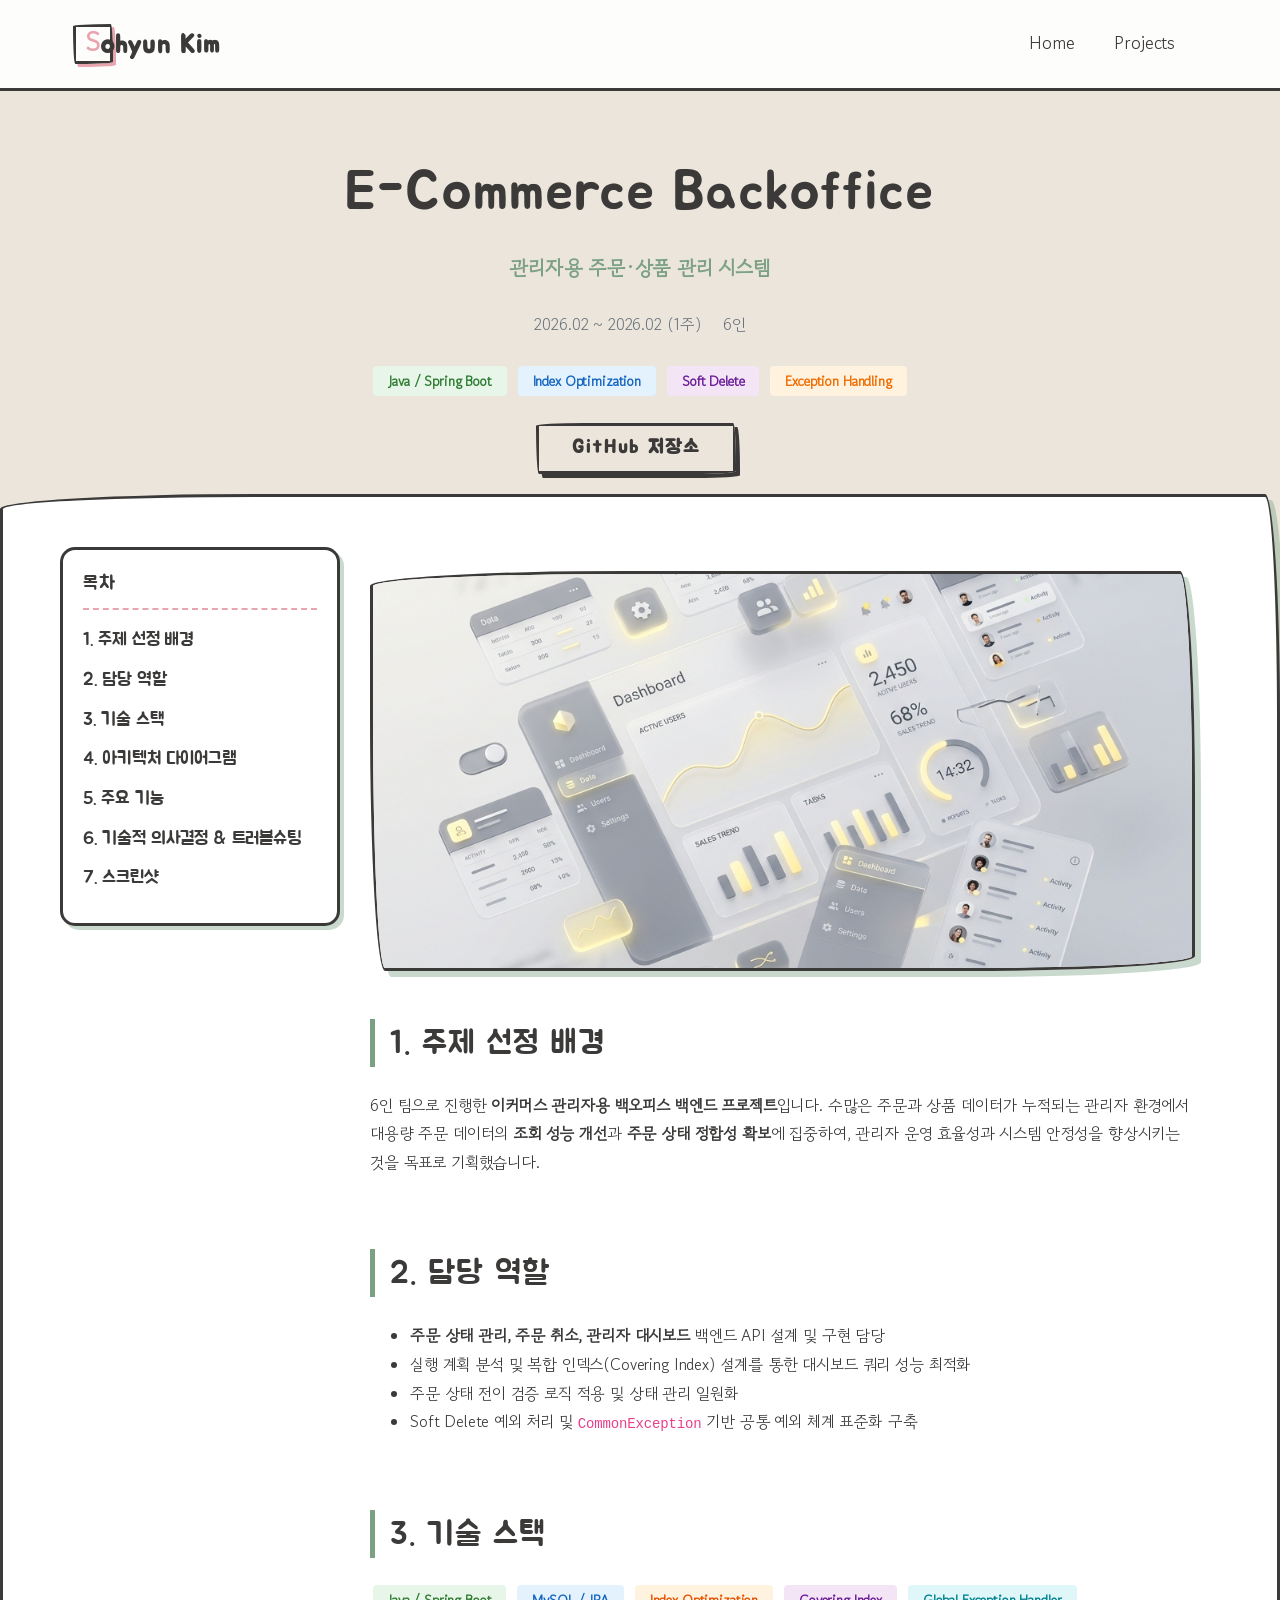
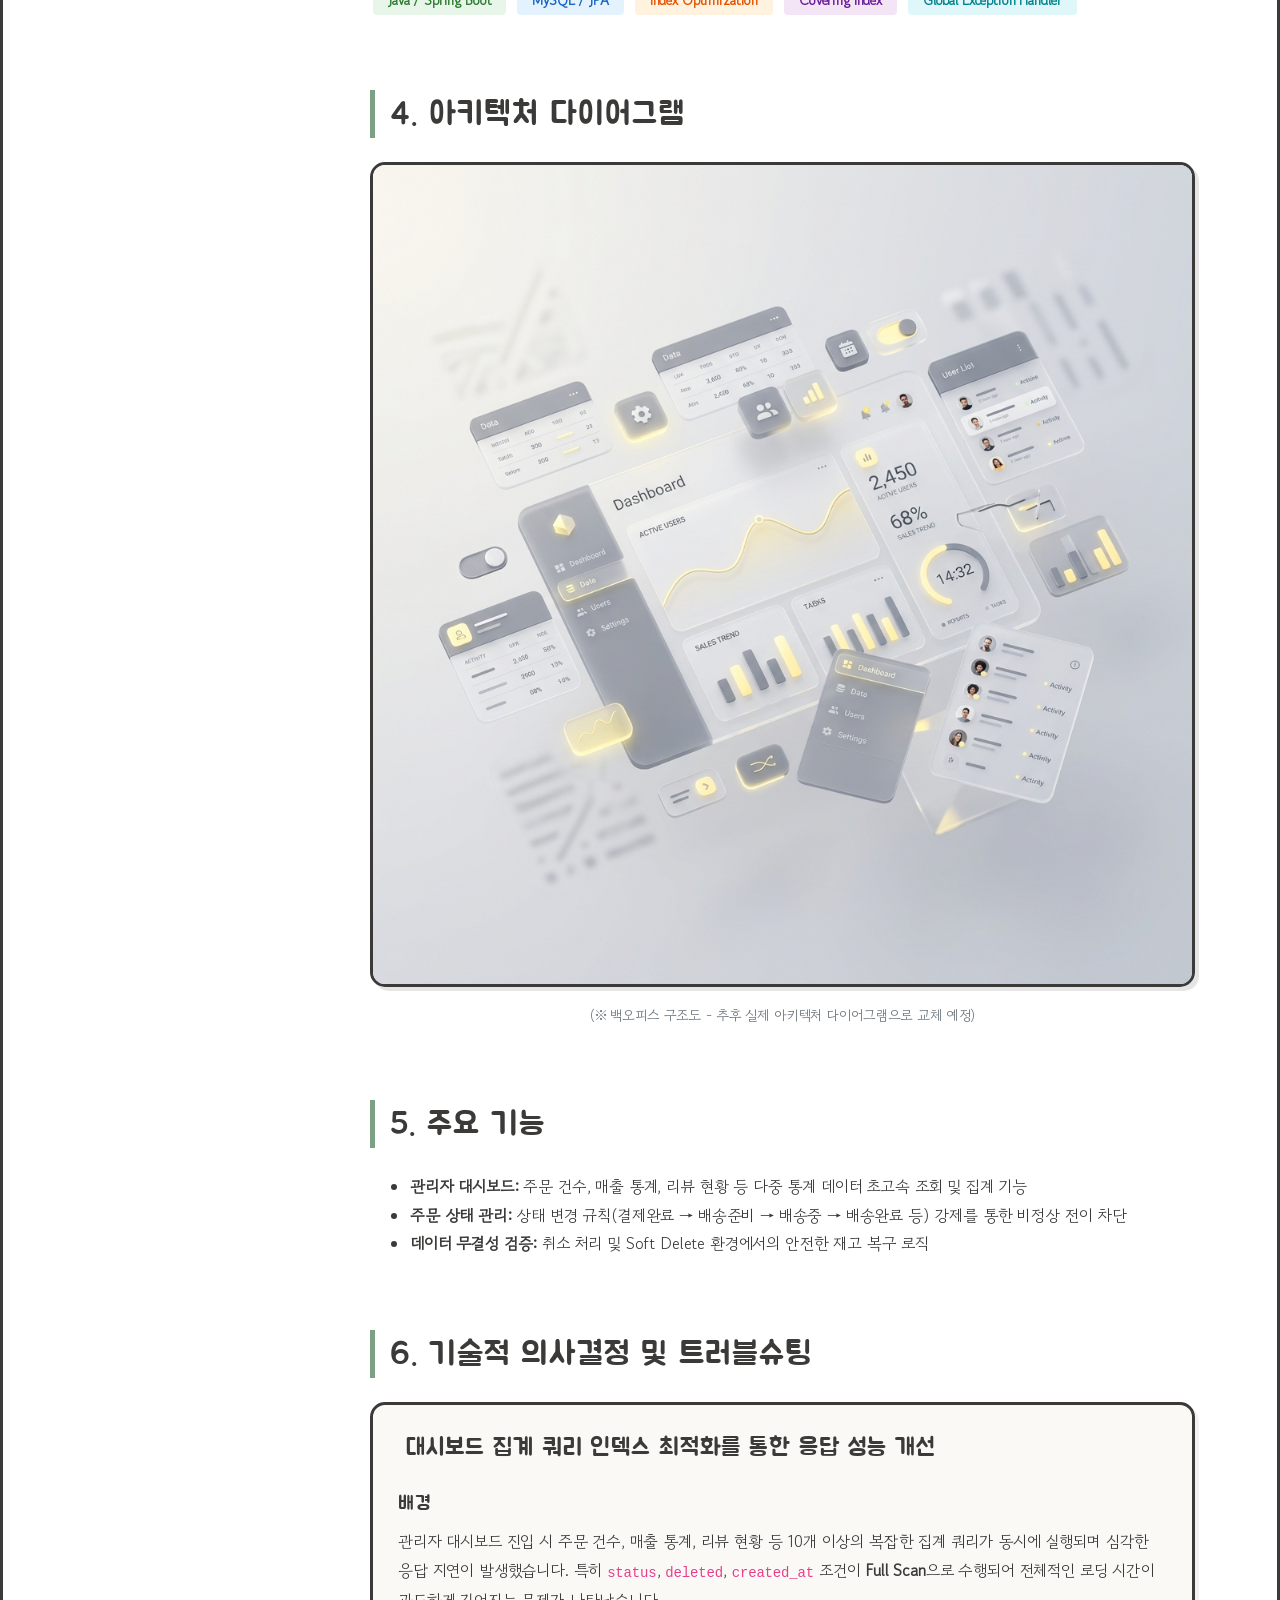
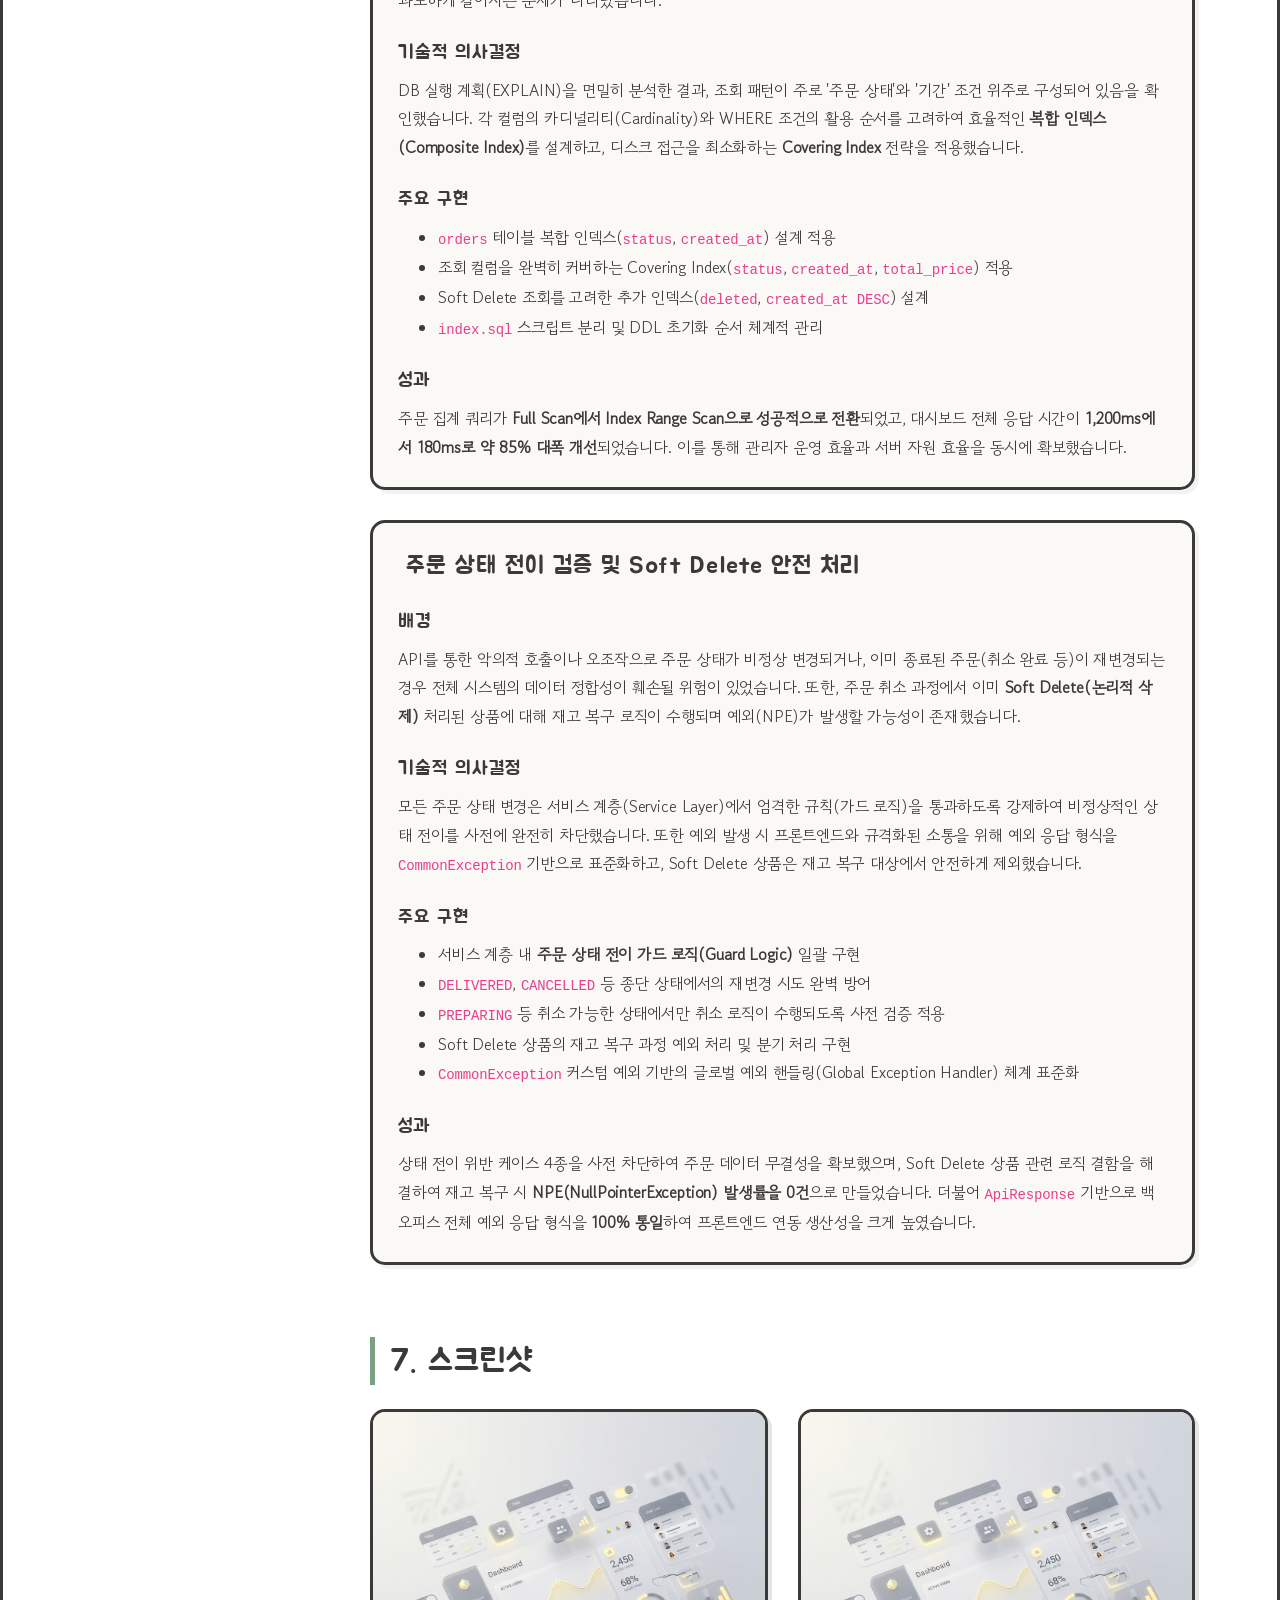
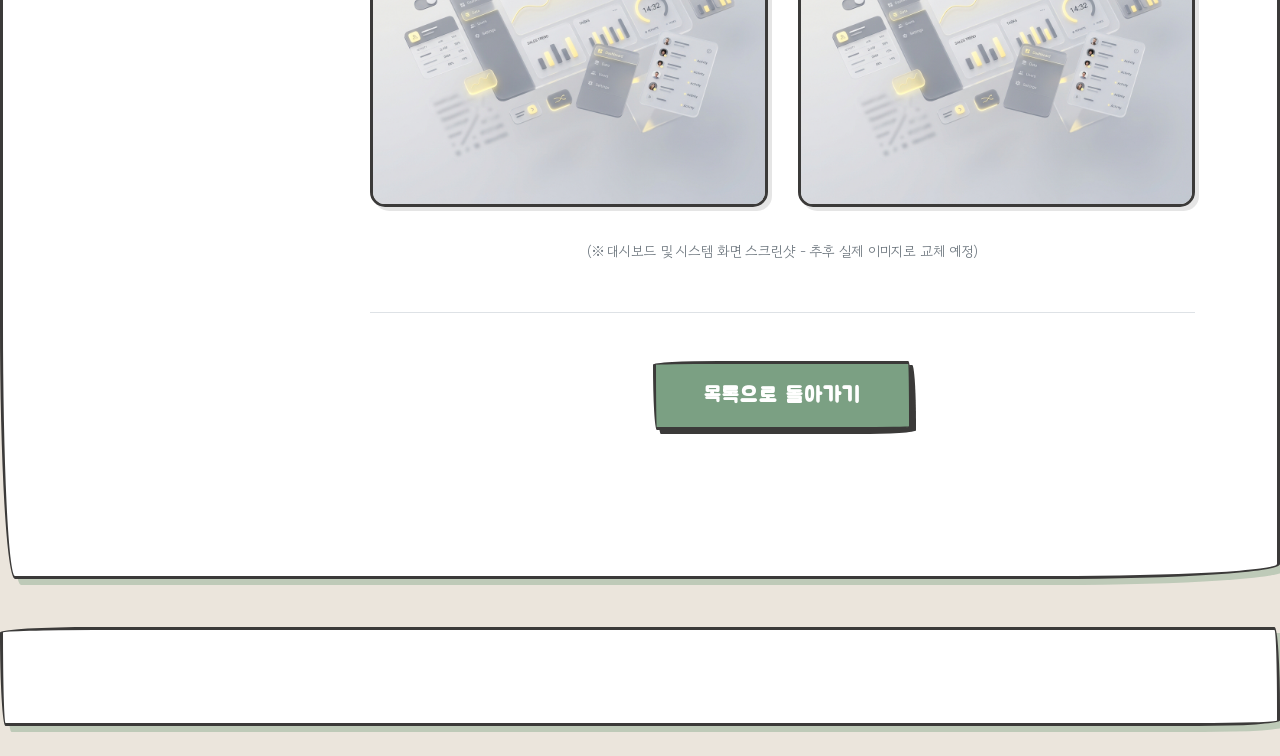
==== commit 4c7ebd12: "Revert "feat: first commit" This reverts commit c4e1a56ef63d61db2c32ba9a3d517269c4c2caf4." ====
--- a/project-backoffice.html
+++ b/project-backoffice.html
@@ -197,7 +197,7 @@
 		}
 		.cover-image {
 			width: 100%;
-			height: 500px;
+			height: 400px;
 			object-fit: cover;
 			border: var(--ink-border) !important;
 			border-radius: var(--wonky-border) !important;
@@ -270,7 +270,7 @@
                             <li class="nav-item mb-2"><a class="nav-link p-0 text-dark" href="#diagram">4. 아키텍처 다이어그램</a></li>
                             <li class="nav-item mb-2"><a class="nav-link p-0 text-dark" href="#features">5. 주요 기능</a></li>
                             <li class="nav-item mb-2"><a class="nav-link p-0 text-dark" href="#troubleshooting">6. 기술적 의사결정 & 트러블슈팅</a></li>
-                            <!--<li class="nav-item mb-2"><a class="nav-link p-0 text-dark" href="#screenshots">7. 스크린샷</a></li>-->
+                            <li class="nav-item mb-2"><a class="nav-link p-0 text-dark" href="#screenshots">7. 스크린샷</a></li>
                         </ul>
                     </nav>
                 </div>
@@ -308,11 +308,10 @@
                     
                     <section id="diagram" class="mb-5 pt-4">
                         <h2 class="mb-4" style="border-left: 5px solid var(--primary-color); padding-left: 15px;">4. 아키텍처 다이어그램</h2>
-                        <div class="mb-5">
-                            <h4 class="mb-3" style="font-family: 'Jua', sans-serif; color: var(--text-main);">4.1 서비스 아키텍처 (Service Architecture)</h4>
-                            <div class="text-center">
-                                <img src="images/Back-Architecture.png" class="img-fluid" style="border: var(--ink-border); border-radius: 15px; box-shadow: 4px 4px 0px rgba(0,0,0,0.1);">
-                            </div>
+                        <div class="text-center">
+                            <!-- Placeholder Image -->
+                            <img src="images/project_backoffice_1782292541777.png" alt="Architecture Diagram Placeholder" class="img-fluid" style="border: var(--ink-border); border-radius: 15px; box-shadow: 4px 4px 0px rgba(0,0,0,0.1);">
+                            <p class="mt-3 text-muted" style="font-size: 14px;">(※ 백오피스 구조도 - 추후 실제 아키텍처 다이어그램으로 교체 예정)</p>
                         </div>
                     </section>
 
@@ -370,20 +369,20 @@
                         </div>
                     </section>
 
-                    <!--<section id="screenshots" class="mb-5 pt-4">
-                        <h2 class="mb-4" style="border-left: 5px solid var(&#45;&#45;primary-color); padding-left: 15px;">7. 스크린샷</h2>
+                    <section id="screenshots" class="mb-5 pt-4">
+                        <h2 class="mb-4" style="border-left: 5px solid var(--primary-color); padding-left: 15px;">7. 스크린샷</h2>
                         <div class="row">
                             <div class="col-md-6 mb-4">
-                                &lt;!&ndash; Placeholder Image &ndash;&gt;
-                                <img src="images/project_backoffice_1782292541777.png" alt="Screenshot 1 Placeholder" class="img-fluid" style="border: var(&#45;&#45;ink-border); border-radius: 15px; box-shadow: 4px 4px 0px rgba(0,0,0,0.1);">
+                                <!-- Placeholder Image -->
+                                <img src="images/project_backoffice_1782292541777.png" alt="Screenshot 1 Placeholder" class="img-fluid" style="border: var(--ink-border); border-radius: 15px; box-shadow: 4px 4px 0px rgba(0,0,0,0.1);">
                             </div>
                             <div class="col-md-6 mb-4">
-                                &lt;!&ndash; Placeholder Image &ndash;&gt;
-                                <img src="images/project_backoffice_1782292541777.png" alt="Screenshot 2 Placeholder" class="img-fluid" style="border: var(&#45;&#45;ink-border); border-radius: 15px; box-shadow: 4px 4px 0px rgba(0,0,0,0.1);">
+                                <!-- Placeholder Image -->
+                                <img src="images/project_backoffice_1782292541777.png" alt="Screenshot 2 Placeholder" class="img-fluid" style="border: var(--ink-border); border-radius: 15px; box-shadow: 4px 4px 0px rgba(0,0,0,0.1);">
                             </div>
                         </div>
                         <p class="text-muted text-center mt-2" style="font-size: 14px;">(※ 대시보드 및 시스템 화면 스크린샷 - 추후 실제 이미지로 교체 예정)</p>
-                    </section>-->
+                    </section>
 
                     <div class="text-center mt-5 mb-5 pt-5 pb-5 border-top">
                         <a href="index.html#projects-section" class="btn btn-primary py-3 px-5" style="font-size: 1.3rem !important;">목록으로 돌아가기</a>
@@ -393,11 +392,11 @@
         </div>
     </section>
 
-	<!--<footer class="ftco-footer ftco-section pb-4 pt-4 mt-5">
+	<footer class="ftco-footer ftco-section pb-4 pt-4 mt-5">
 		<div class="container text-center">
 			<p>Copyright &copy;<script>document.write(new Date().getFullYear());</script> All rights reserved</p>
 		</div>
-	</footer>-->
+	</footer>
 
 	<script src="js/jquery.min.js"></script>
 	<script src="js/bootstrap.min.js"></script>
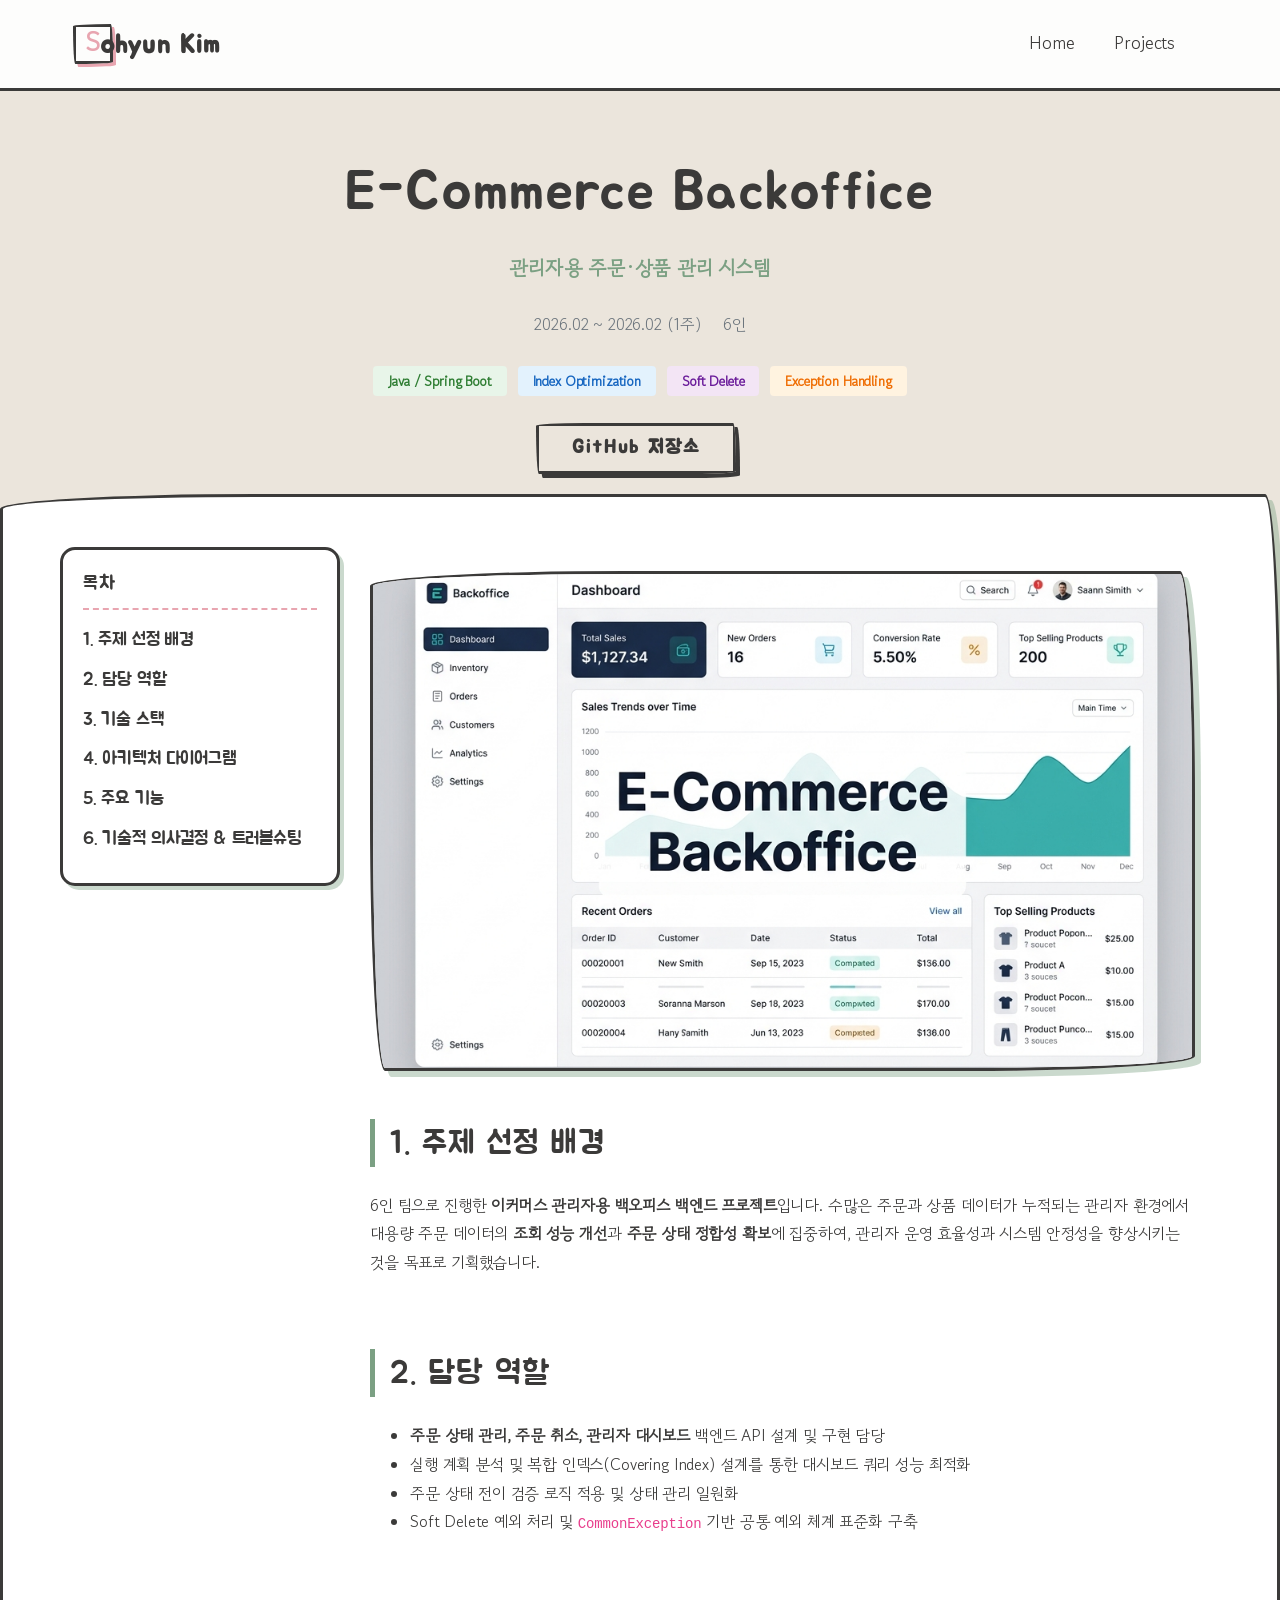
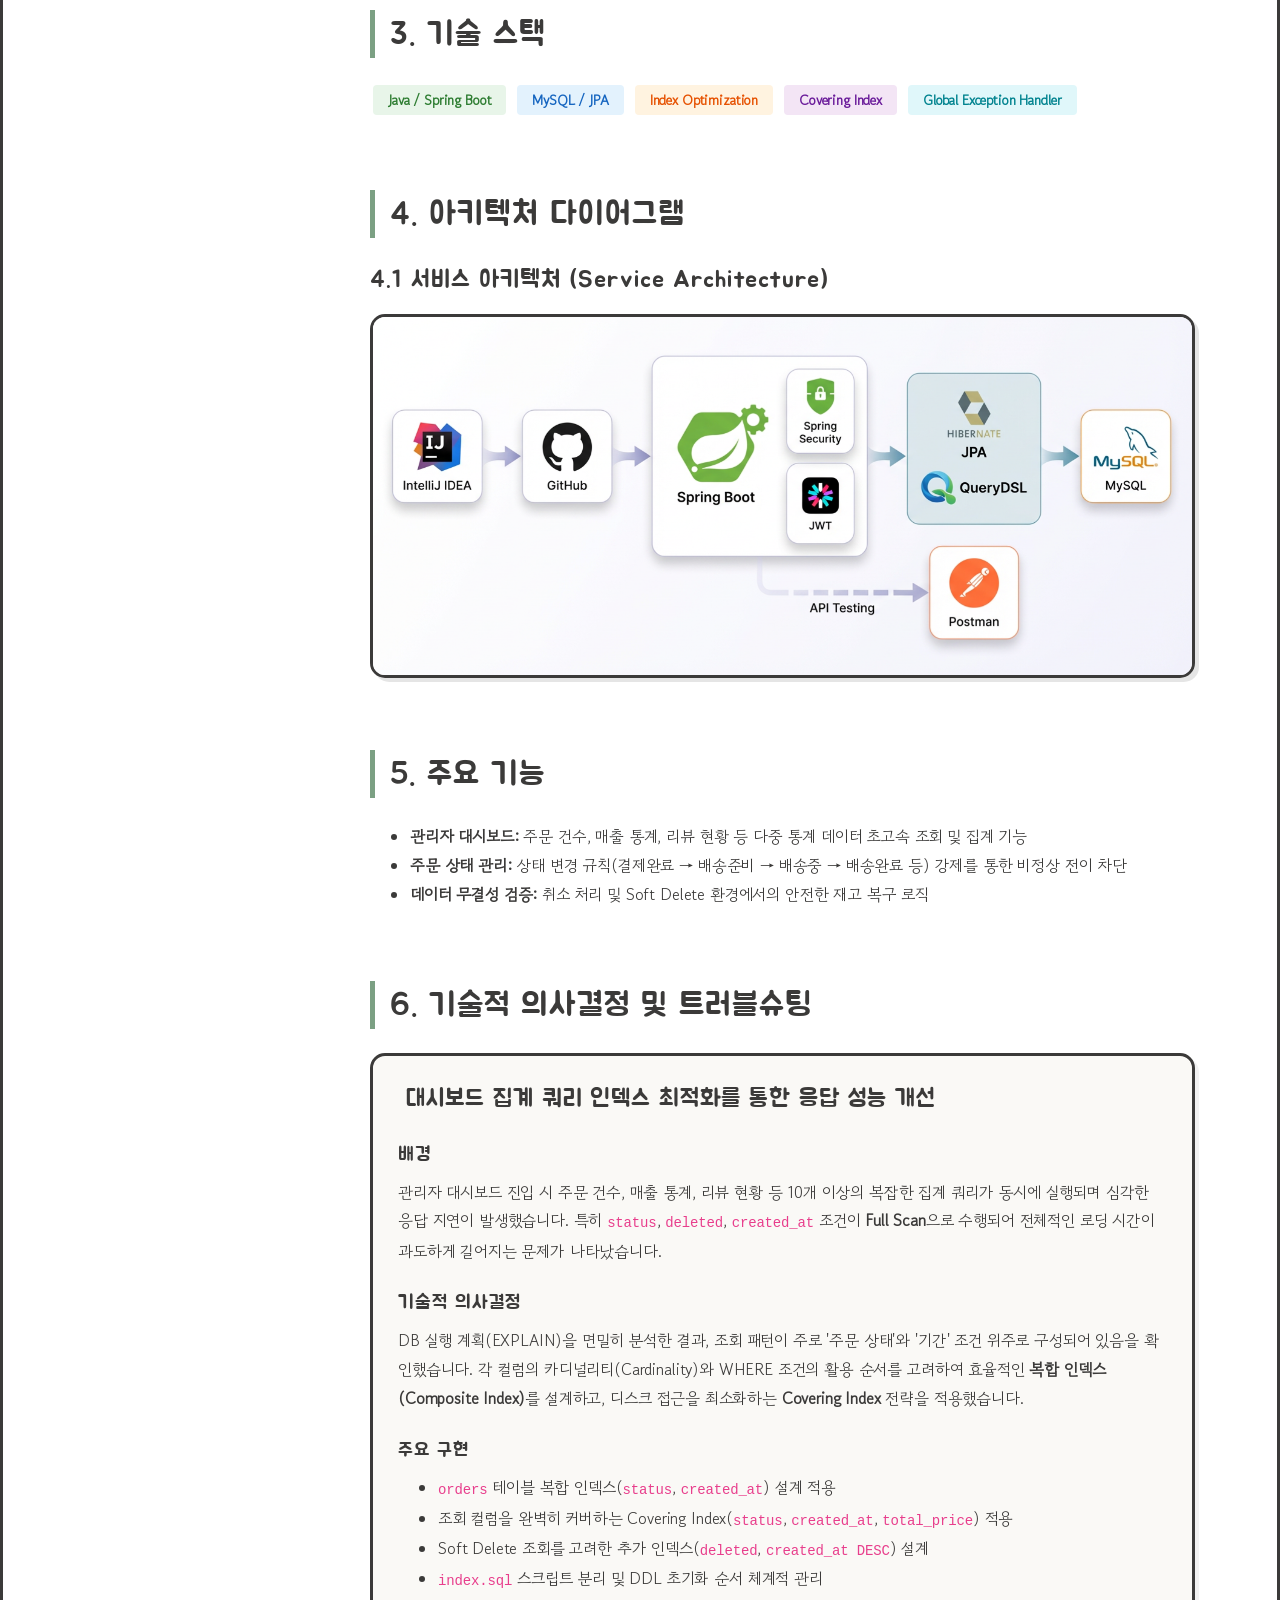
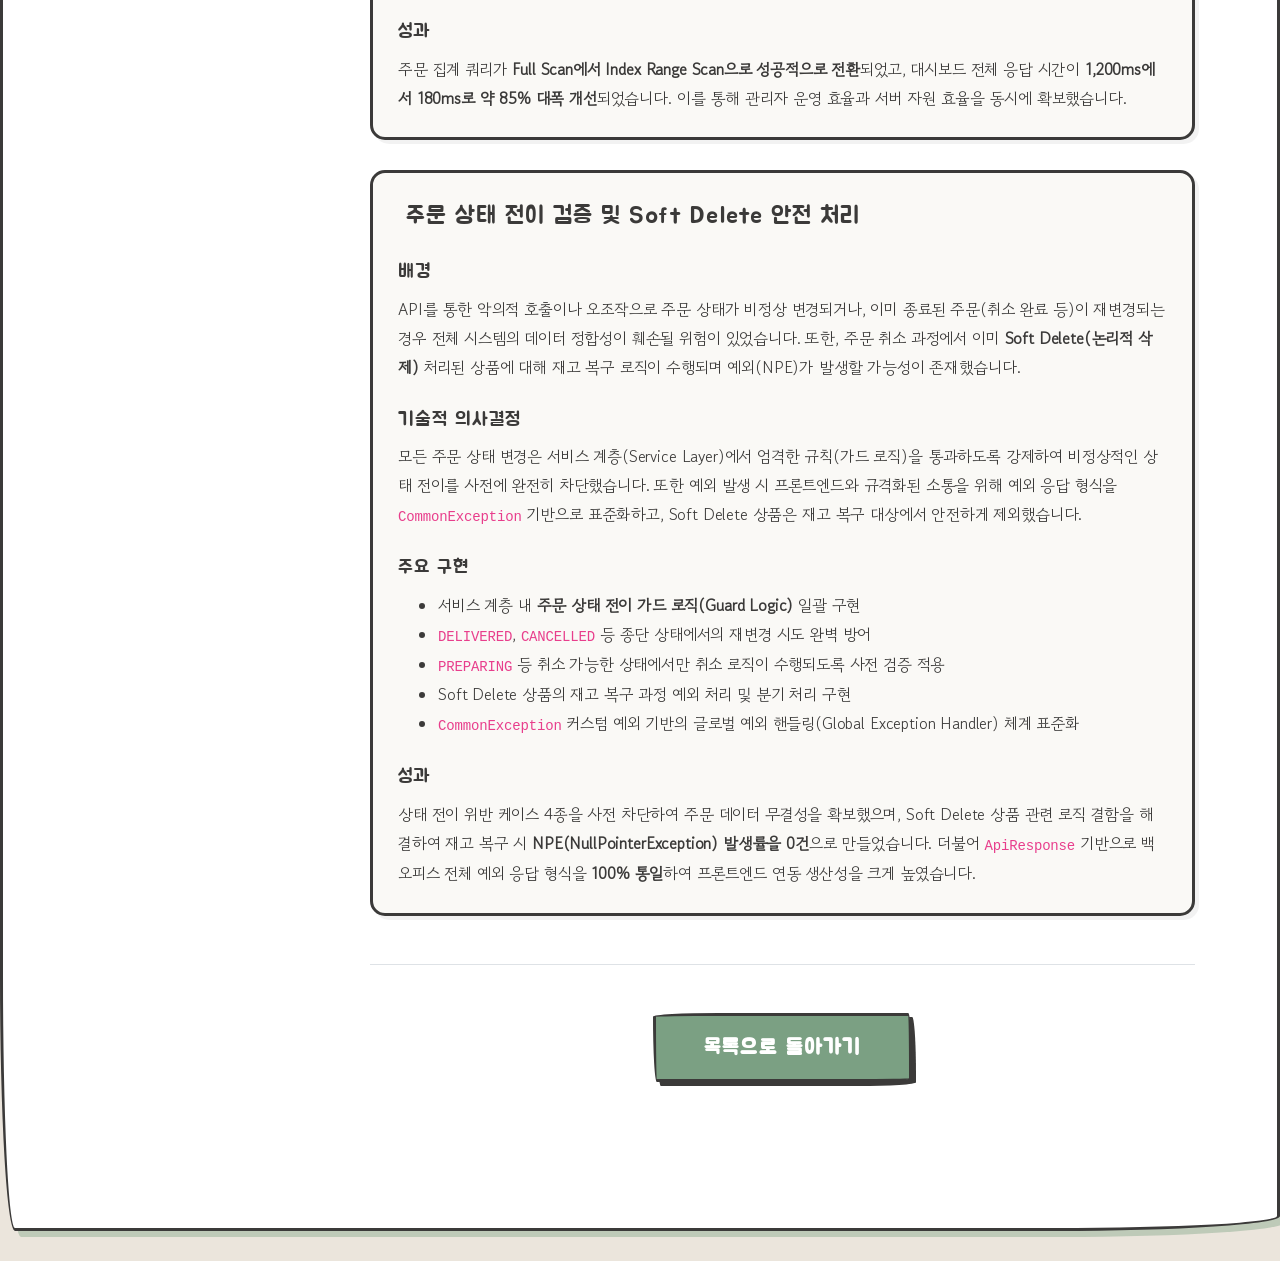
==== commit 378d4a0b: "Merge branch 'main' into dev" ====
--- a/project-backoffice.html
+++ b/project-backoffice.html
@@ -197,7 +197,7 @@
 		}
 		.cover-image {
 			width: 100%;
-			height: 400px;
+			height: 500px;
 			object-fit: cover;
 			border: var(--ink-border) !important;
 			border-radius: var(--wonky-border) !important;
@@ -270,7 +270,7 @@
                             <li class="nav-item mb-2"><a class="nav-link p-0 text-dark" href="#diagram">4. 아키텍처 다이어그램</a></li>
                             <li class="nav-item mb-2"><a class="nav-link p-0 text-dark" href="#features">5. 주요 기능</a></li>
                             <li class="nav-item mb-2"><a class="nav-link p-0 text-dark" href="#troubleshooting">6. 기술적 의사결정 & 트러블슈팅</a></li>
-                            <li class="nav-item mb-2"><a class="nav-link p-0 text-dark" href="#screenshots">7. 스크린샷</a></li>
+                            <!--<li class="nav-item mb-2"><a class="nav-link p-0 text-dark" href="#screenshots">7. 스크린샷</a></li>-->
                         </ul>
                     </nav>
                 </div>
@@ -308,10 +308,11 @@
                     
                     <section id="diagram" class="mb-5 pt-4">
                         <h2 class="mb-4" style="border-left: 5px solid var(--primary-color); padding-left: 15px;">4. 아키텍처 다이어그램</h2>
-                        <div class="text-center">
-                            <!-- Placeholder Image -->
-                            <img src="images/project_backoffice_1782292541777.png" alt="Architecture Diagram Placeholder" class="img-fluid" style="border: var(--ink-border); border-radius: 15px; box-shadow: 4px 4px 0px rgba(0,0,0,0.1);">
-                            <p class="mt-3 text-muted" style="font-size: 14px;">(※ 백오피스 구조도 - 추후 실제 아키텍처 다이어그램으로 교체 예정)</p>
+                        <div class="mb-5">
+                            <h4 class="mb-3" style="font-family: 'Jua', sans-serif; color: var(--text-main);">4.1 서비스 아키텍처 (Service Architecture)</h4>
+                            <div class="text-center">
+                                <img src="images/Back-Architecture.png" class="img-fluid" style="border: var(--ink-border); border-radius: 15px; box-shadow: 4px 4px 0px rgba(0,0,0,0.1);">
+                            </div>
                         </div>
                     </section>
 
@@ -369,20 +370,20 @@
                         </div>
                     </section>
 
-                    <section id="screenshots" class="mb-5 pt-4">
-                        <h2 class="mb-4" style="border-left: 5px solid var(--primary-color); padding-left: 15px;">7. 스크린샷</h2>
+                    <!--<section id="screenshots" class="mb-5 pt-4">
+                        <h2 class="mb-4" style="border-left: 5px solid var(&#45;&#45;primary-color); padding-left: 15px;">7. 스크린샷</h2>
                         <div class="row">
                             <div class="col-md-6 mb-4">
-                                <!-- Placeholder Image -->
-                                <img src="images/project_backoffice_1782292541777.png" alt="Screenshot 1 Placeholder" class="img-fluid" style="border: var(--ink-border); border-radius: 15px; box-shadow: 4px 4px 0px rgba(0,0,0,0.1);">
+                                &lt;!&ndash; Placeholder Image &ndash;&gt;
+                                <img src="images/project_backoffice_1782292541777.png" alt="Screenshot 1 Placeholder" class="img-fluid" style="border: var(&#45;&#45;ink-border); border-radius: 15px; box-shadow: 4px 4px 0px rgba(0,0,0,0.1);">
                             </div>
                             <div class="col-md-6 mb-4">
-                                <!-- Placeholder Image -->
-                                <img src="images/project_backoffice_1782292541777.png" alt="Screenshot 2 Placeholder" class="img-fluid" style="border: var(--ink-border); border-radius: 15px; box-shadow: 4px 4px 0px rgba(0,0,0,0.1);">
+                                &lt;!&ndash; Placeholder Image &ndash;&gt;
+                                <img src="images/project_backoffice_1782292541777.png" alt="Screenshot 2 Placeholder" class="img-fluid" style="border: var(&#45;&#45;ink-border); border-radius: 15px; box-shadow: 4px 4px 0px rgba(0,0,0,0.1);">
                             </div>
                         </div>
                         <p class="text-muted text-center mt-2" style="font-size: 14px;">(※ 대시보드 및 시스템 화면 스크린샷 - 추후 실제 이미지로 교체 예정)</p>
-                    </section>
+                    </section>-->
 
                     <div class="text-center mt-5 mb-5 pt-5 pb-5 border-top">
                         <a href="index.html#projects-section" class="btn btn-primary py-3 px-5" style="font-size: 1.3rem !important;">목록으로 돌아가기</a>
@@ -392,11 +393,11 @@
         </div>
     </section>
 
-	<footer class="ftco-footer ftco-section pb-4 pt-4 mt-5">
+	<!--<footer class="ftco-footer ftco-section pb-4 pt-4 mt-5">
 		<div class="container text-center">
 			<p>Copyright &copy;<script>document.write(new Date().getFullYear());</script> All rights reserved</p>
 		</div>
-	</footer>
+	</footer>-->
 
 	<script src="js/jquery.min.js"></script>
 	<script src="js/bootstrap.min.js"></script>
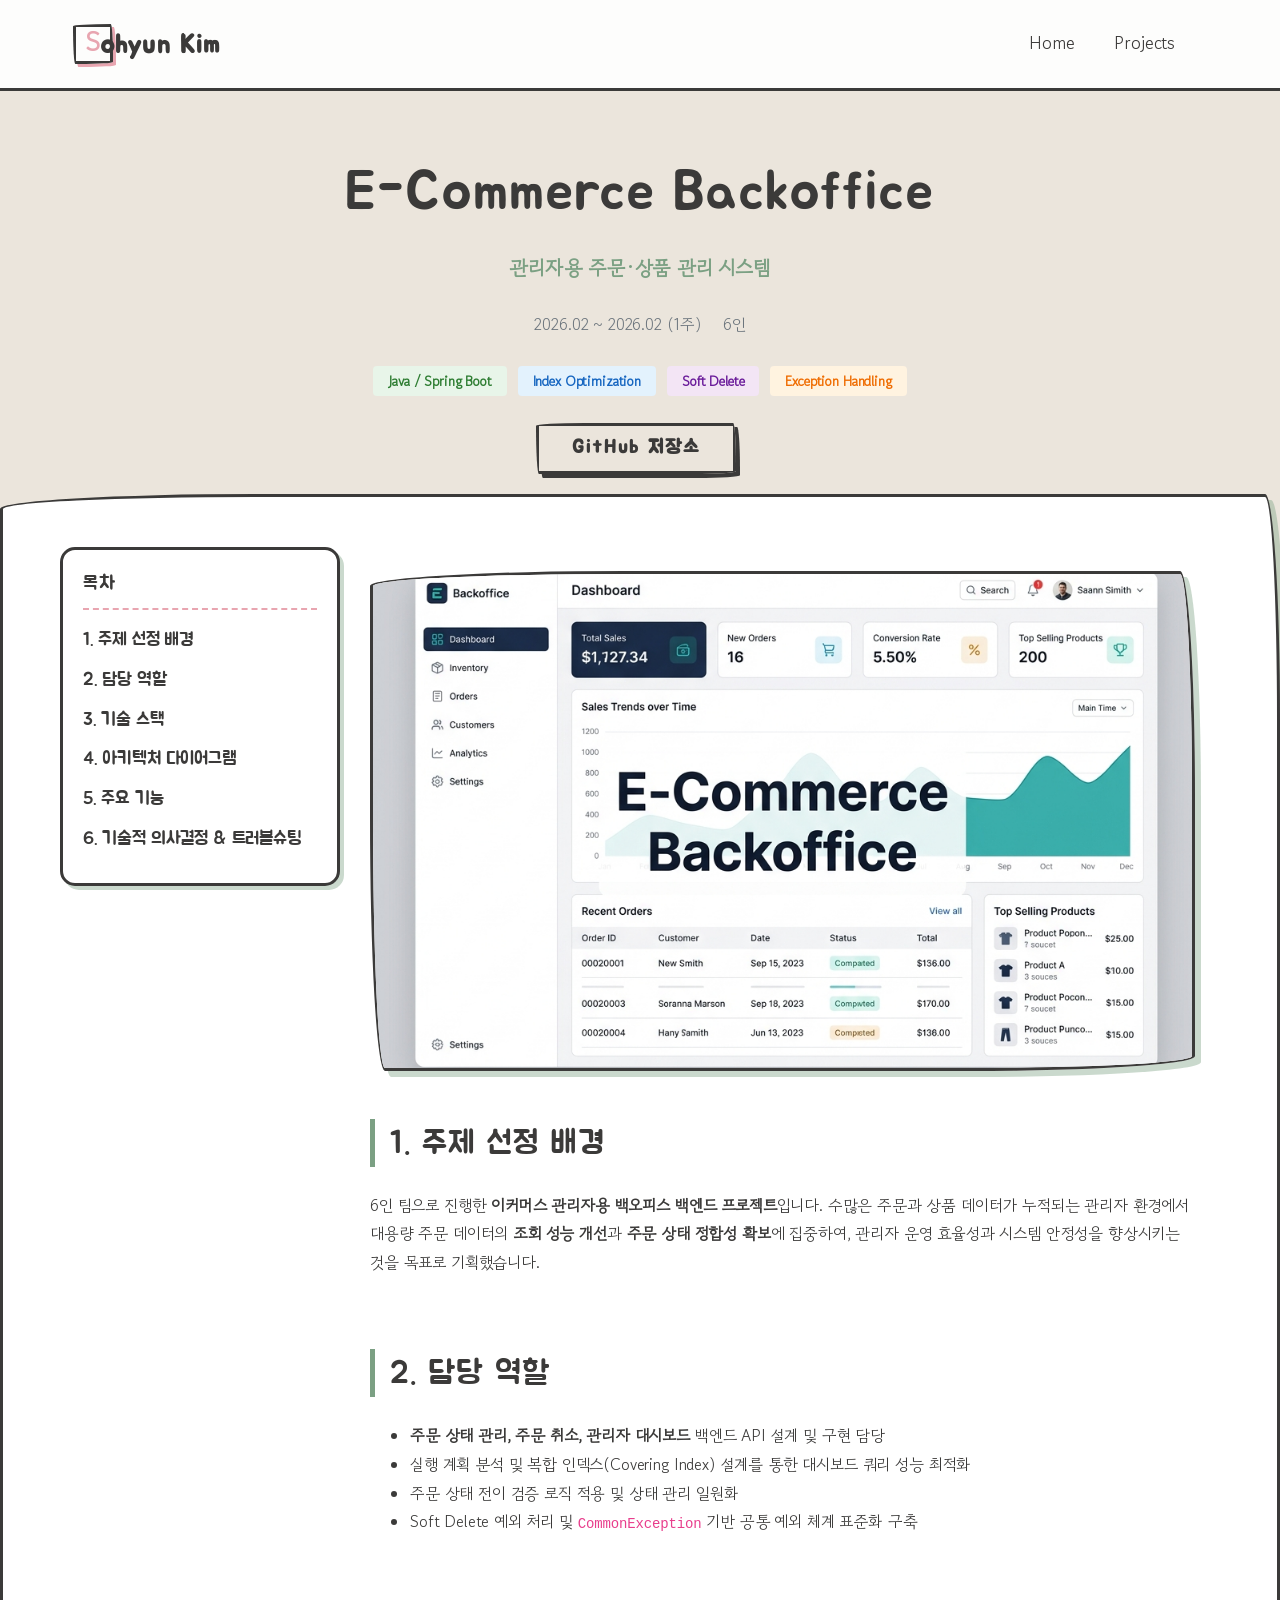
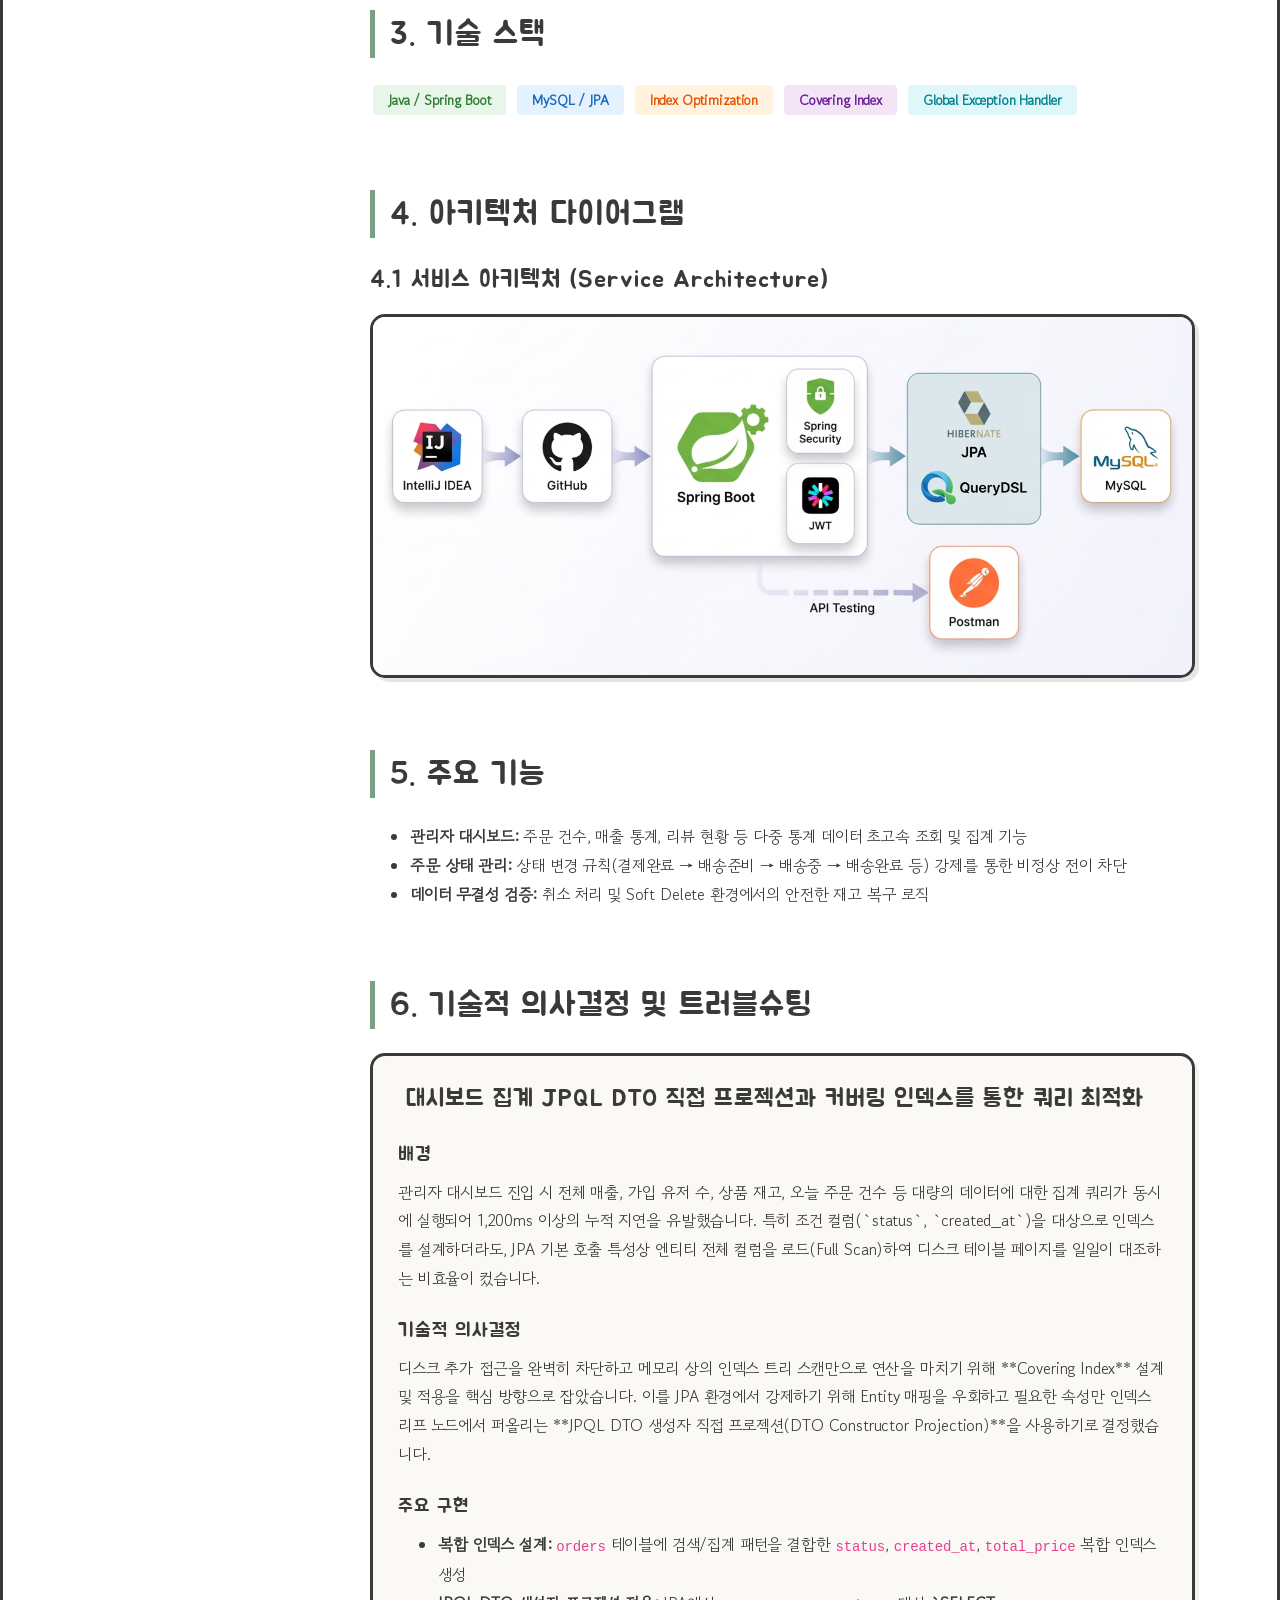
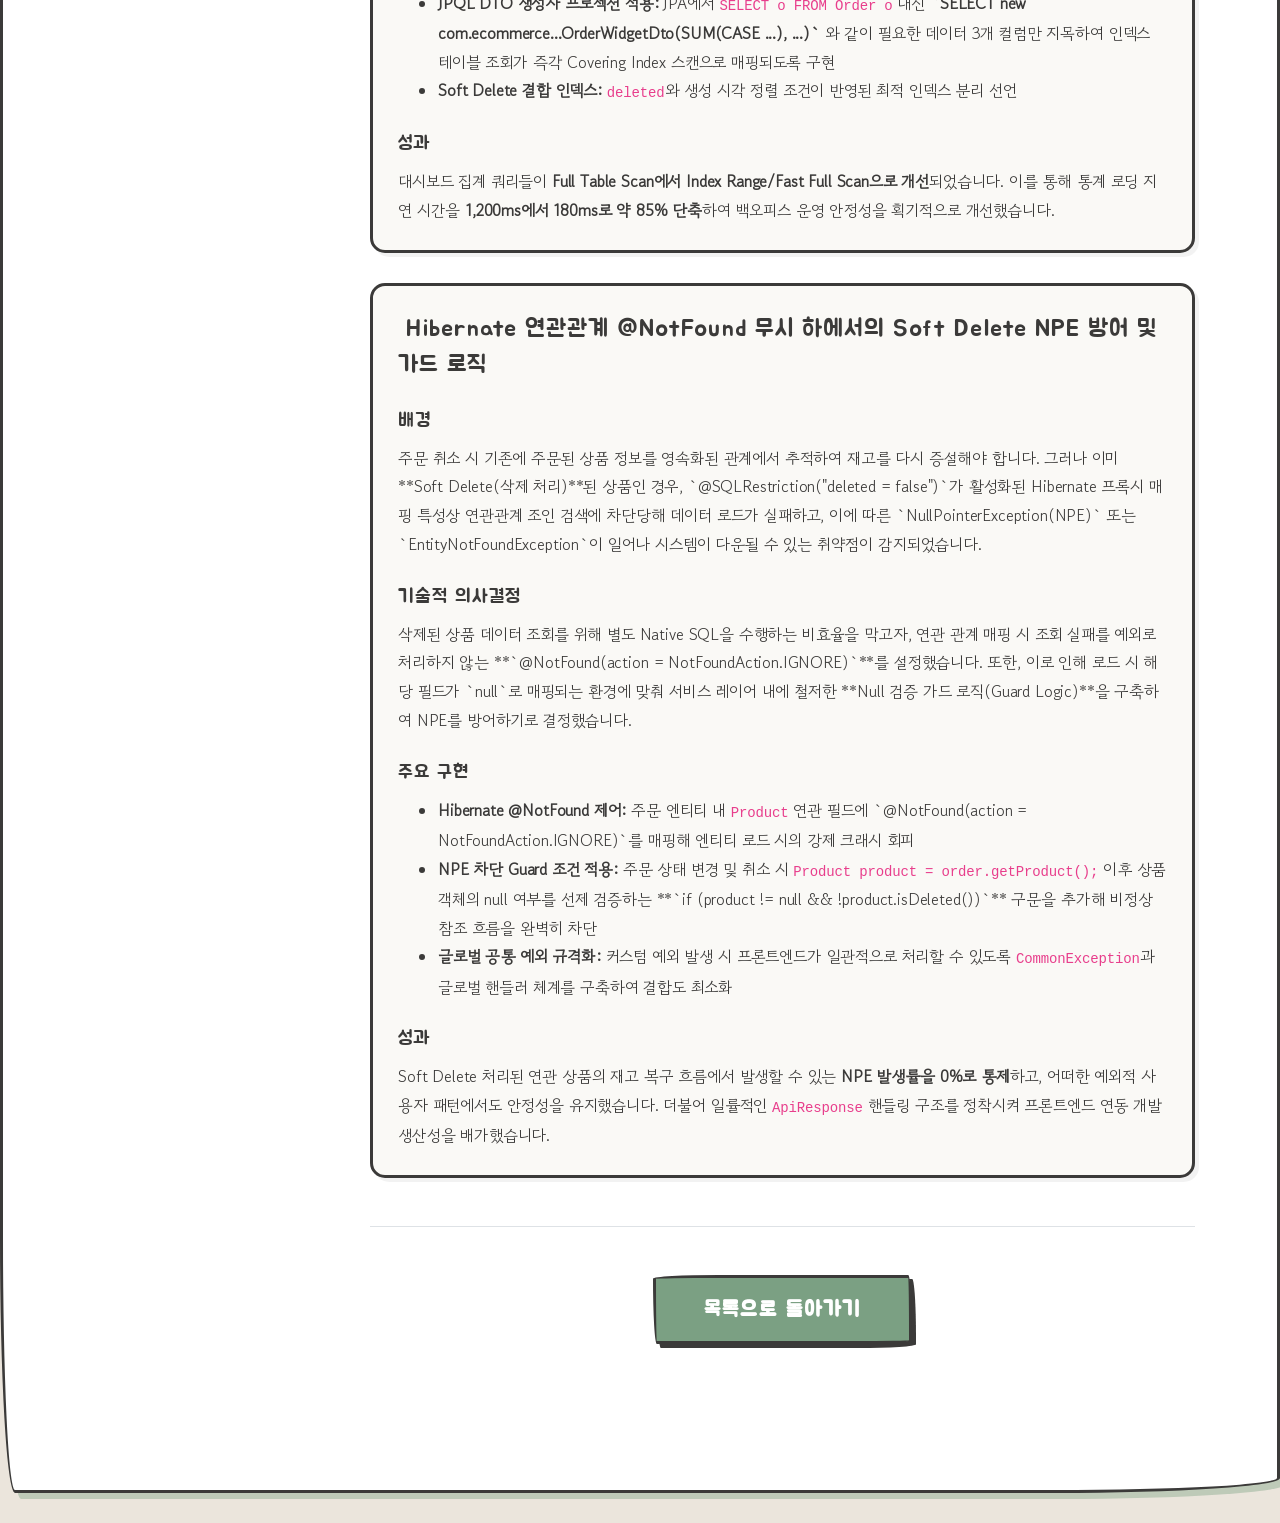
==== commit c43d931f: "feat: third commit" ====
--- a/project-backoffice.html
+++ b/project-backoffice.html
@@ -329,44 +329,41 @@
                         <h2 class="mb-4" style="border-left: 5px solid var(--primary-color); padding-left: 15px;">6. 기술적 의사결정 및 트러블슈팅</h2>
                         
                         <div style="background: #faf9f6; border: var(--ink-border); border-radius: 15px; padding: 25px; margin-bottom: 30px; box-shadow: 4px 4px 0px rgba(0,0,0,0.05);">
-                            <h3 style="font-size: 1.5rem; color: var(--primary-color); font-family: 'Jua', sans-serif;"><i class="icon-check-circle mr-2"></i>대시보드 집계 쿼리 인덱스 최적화를 통한 응답 성능 개선</h3>
+                            <h3 style="font-size: 1.5rem; color: var(--primary-color); font-family: 'Jua', sans-serif;"><i class="icon-check-circle mr-2"></i>대시보드 집계 JPQL DTO 직접 프로젝션과 커버링 인덱스를 통한 쿼리 최적화</h3>
                             <h4 class="mt-4" style="font-size: 1.2rem; font-family: 'Jua', sans-serif;">배경</h4>
-                            <p>관리자 대시보드 진입 시 주문 건수, 매출 통계, 리뷰 현황 등 10개 이상의 복잡한 집계 쿼리가 동시에 실행되며 심각한 응답 지연이 발생했습니다. 특히 <code>status</code>, <code>deleted</code>, <code>created_at</code> 조건이 <strong>Full Scan</strong>으로 수행되어 전체적인 로딩 시간이 과도하게 길어지는 문제가 나타났습니다.</p>
+                            <p>관리자 대시보드 진입 시 전체 매출, 가입 유저 수, 상품 재고, 오늘 주문 건수 등 대량의 데이터에 대한 집계 쿼리가 동시에 실행되어 1,200ms 이상의 누적 지연을 유발했습니다. 특히 조건 컬럼(`status`, `created_at`)을 대상으로 인덱스를 설계하더라도, JPA 기본 호출 특성상 엔티티 전체 컬럼을 로드(Full Scan)하여 디스크 테이블 페이지를 일일이 대조하는 비효율이 컸습니다.</p>
                             
                             <h4 class="mt-4" style="font-size: 1.2rem; font-family: 'Jua', sans-serif;">기술적 의사결정</h4>
-                            <p>DB 실행 계획(EXPLAIN)을 면밀히 분석한 결과, 조회 패턴이 주로 '주문 상태'와 '기간' 조건 위주로 구성되어 있음을 확인했습니다. 각 컬럼의 카디널리티(Cardinality)와 WHERE 조건의 활용 순서를 고려하여 효율적인 <strong>복합 인덱스(Composite Index)</strong>를 설계하고, 디스크 접근을 최소화하는 <strong>Covering Index</strong> 전략을 적용했습니다.</p>
+                            <p>디스크 추가 접근을 완벽히 차단하고 메모리 상의 인덱스 트리 스캔만으로 연산을 마치기 위해 **Covering Index** 설계 및 적용을 핵심 방향으로 잡았습니다. 이를 JPA 환경에서 강제하기 위해 Entity 매핑을 우회하고 필요한 속성만 인덱스 리프 노드에서 퍼올리는 **JPQL DTO 생성자 직접 프로젝션(DTO Constructor Projection)**을 사용하기로 결정했습니다.</p>
                             
                             <h4 class="mt-4" style="font-size: 1.2rem; font-family: 'Jua', sans-serif;">주요 구현</h4>
                             <ul style="line-height: 1.8;">
-                                <li><code>orders</code> 테이블 복합 인덱스(<code>status</code>, <code>created_at</code>) 설계 적용</li>
-                                <li>조회 컬럼을 완벽히 커버하는 Covering Index(<code>status</code>, <code>created_at</code>, <code>total_price</code>) 적용</li>
-                                <li>Soft Delete 조회를 고려한 추가 인덱스(<code>deleted</code>, <code>created_at DESC</code>) 설계</li>
-                                <li><code>index.sql</code> 스크립트 분리 및 DDL 초기화 순서 체계적 관리</li>
+                                <li><strong>복합 인덱스 설계:</strong> <code>orders</code> 테이블에 검색/집계 패턴을 결합한 <code>status</code>, <code>created_at</code>, <code>total_price</code> 복합 인덱스 생성</li>
+                                <li><strong>JPQL DTO 생성자 프로젝션 적용:</strong> JPA에서 <code>SELECT o FROM Order o</code> 대신 <strong>`SELECT new com.ecommerce...OrderWidgetDto(SUM(CASE ...), ...)`</strong> 와 같이 필요한 데이터 3개 컬럼만 지목하여 인덱스 테이블 조회가 즉각 Covering Index 스캔으로 매핑되도록 구현</li>
+                                <li><strong>Soft Delete 결합 인덱스:</strong> <code>deleted</code>와 생성 시각 정렬 조건이 반영된 최적 인덱스 분리 선언</li>
                             </ul>
                             
                             <h4 class="mt-4" style="font-size: 1.2rem; font-family: 'Jua', sans-serif;">성과</h4>
-                            <p class="mb-0">주문 집계 쿼리가 <strong>Full Scan에서 Index Range Scan으로 성공적으로 전환</strong>되었고, 대시보드 전체 응답 시간이 <strong>1,200ms에서 180ms로 약 85% 대폭 개선</strong>되었습니다. 이를 통해 관리자 운영 효율과 서버 자원 효율을 동시에 확보했습니다.</p>
+                            <p class="mb-0">대시보드 집계 쿼리들이 <strong>Full Table Scan에서 Index Range/Fast Full Scan으로 개선</strong>되었습니다. 이를 통해 통계 로딩 지연 시간을 <strong>1,200ms에서 180ms로 약 85% 단축</strong>하여 백오피스 운영 안정성을 획기적으로 개선했습니다.</p>
                         </div>
                         
                         <div style="background: #faf9f6; border: var(--ink-border); border-radius: 15px; padding: 25px; margin-bottom: 30px; box-shadow: 4px 4px 0px rgba(0,0,0,0.05);">
-                            <h3 style="font-size: 1.5rem; color: var(--primary-color); font-family: 'Jua', sans-serif;"><i class="icon-check-circle mr-2"></i>주문 상태 전이 검증 및 Soft Delete 안전 처리</h3>
+                            <h3 style="font-size: 1.5rem; color: var(--primary-color); font-family: 'Jua', sans-serif;"><i class="icon-check-circle mr-2"></i>Hibernate 연관관계 @NotFound 무시 하에서의 Soft Delete NPE 방어 및 가드 로직</h3>
                             <h4 class="mt-4" style="font-size: 1.2rem; font-family: 'Jua', sans-serif;">배경</h4>
-                            <p>API를 통한 악의적 호출이나 오조작으로 주문 상태가 비정상 변경되거나, 이미 종료된 주문(취소 완료 등)이 재변경되는 경우 전체 시스템의 데이터 정합성이 훼손될 위험이 있었습니다. 또한, 주문 취소 과정에서 이미 <strong>Soft Delete(논리적 삭제)</strong> 처리된 상품에 대해 재고 복구 로직이 수행되며 예외(NPE)가 발생할 가능성이 존재했습니다.</p>
+                            <p>주문 취소 시 기존에 주문된 상품 정보를 영속화된 관계에서 추적하여 재고를 다시 증설해야 합니다. 그러나 이미 **Soft Delete(삭제 처리)**된 상품인 경우, `@SQLRestriction("deleted = false")`가 활성화된 Hibernate 프록시 매핑 특성상 연관관계 조인 검색에 차단당해 데이터 로드가 실패하고, 이에 따른 `NullPointerException(NPE)` 또는 `EntityNotFoundException`이 일어나 시스템이 다운될 수 있는 취약점이 감지되었습니다.</p>
                             
                             <h4 class="mt-4" style="font-size: 1.2rem; font-family: 'Jua', sans-serif;">기술적 의사결정</h4>
-                            <p>모든 주문 상태 변경은 서비스 계층(Service Layer)에서 엄격한 규칙(가드 로직)을 통과하도록 강제하여 비정상적인 상태 전이를 사전에 완전히 차단했습니다. 또한 예외 발생 시 프론트엔드와 규격화된 소통을 위해 예외 응답 형식을 <code>CommonException</code> 기반으로 표준화하고, Soft Delete 상품은 재고 복구 대상에서 안전하게 제외했습니다.</p>
+                            <p>삭제된 상품 데이터 조회를 위해 별도 Native SQL을 수행하는 비효율을 막고자, 연관 관계 매핑 시 조회 실패를 예외로 처리하지 않는 **`@NotFound(action = NotFoundAction.IGNORE)`**를 설정했습니다. 또한, 이로 인해 로드 시 해당 필드가 `null`로 매핑되는 환경에 맞춰 서비스 레이어 내에 철저한 **Null 검증 가드 로직(Guard Logic)**을 구축하여 NPE를 방어하기로 결정했습니다.</p>
                             
                             <h4 class="mt-4" style="font-size: 1.2rem; font-family: 'Jua', sans-serif;">주요 구현</h4>
                             <ul style="line-height: 1.8;">
-                                <li>서비스 계층 내 <strong>주문 상태 전이 가드 로직(Guard Logic)</strong> 일괄 구현</li>
-                                <li><code>DELIVERED</code>, <code>CANCELLED</code> 등 종단 상태에서의 재변경 시도 완벽 방어</li>
-                                <li><code>PREPARING</code> 등 취소 가능한 상태에서만 취소 로직이 수행되도록 사전 검증 적용</li>
-                                <li>Soft Delete 상품의 재고 복구 과정 예외 처리 및 분기 처리 구현</li>
-                                <li><code>CommonException</code> 커스텀 예외 기반의 글로벌 예외 핸들링(Global Exception Handler) 체계 표준화</li>
+                                <li><strong>Hibernate @NotFound 제어:</strong> 주문 엔티티 내 <code>Product</code> 연관 필드에 `@NotFound(action = NotFoundAction.IGNORE)`를 매핑해 엔티티 로드 시의 강제 크래시 회피</li>
+                                <li><strong>NPE 차단 Guard 조건 적용:</strong> 주문 상태 변경 및 취소 시 <code>Product product = order.getProduct();</code> 이후 상품 객체의 null 여부를 선제 검증하는 **`if (product != null && !product.isDeleted())`** 구문을 추가해 비정상 참조 흐름을 완벽히 차단</li>
+                                <li><strong>글로벌 공통 예외 규격화:</strong> 커스텀 예외 발생 시 프론트엔드가 일관적으로 처리할 수 있도록 <code>CommonException</code>과 글로벌 핸들러 체계를 구축하여 결합도 최소화</li>
                             </ul>
                             
                             <h4 class="mt-4" style="font-size: 1.2rem; font-family: 'Jua', sans-serif;">성과</h4>
-                            <p class="mb-0">상태 전이 위반 케이스 4종을 사전 차단하여 주문 데이터 무결성을 확보했으며, Soft Delete 상품 관련 로직 결함을 해결하여 재고 복구 시 <strong>NPE(NullPointerException) 발생률을 0건</strong>으로 만들었습니다. 더불어 <code>ApiResponse</code> 기반으로 백오피스 전체 예외 응답 형식을 <strong>100% 통일</strong>하여 프론트엔드 연동 생산성을 크게 높였습니다.</p>
+                            <p class="mb-0">Soft Delete 처리된 연관 상품의 재고 복구 흐름에서 발생할 수 있는 <strong>NPE 발생률을 0%로 통제</strong>하고, 어떠한 예외적 사용자 패턴에서도 안정성을 유지했습니다. 더불어 일률적인 <code>ApiResponse</code> 핸들링 구조를 정착시켜 프론트엔드 연동 개발 생산성을 배가했습니다.</p>
                         </div>
                     </section>
 
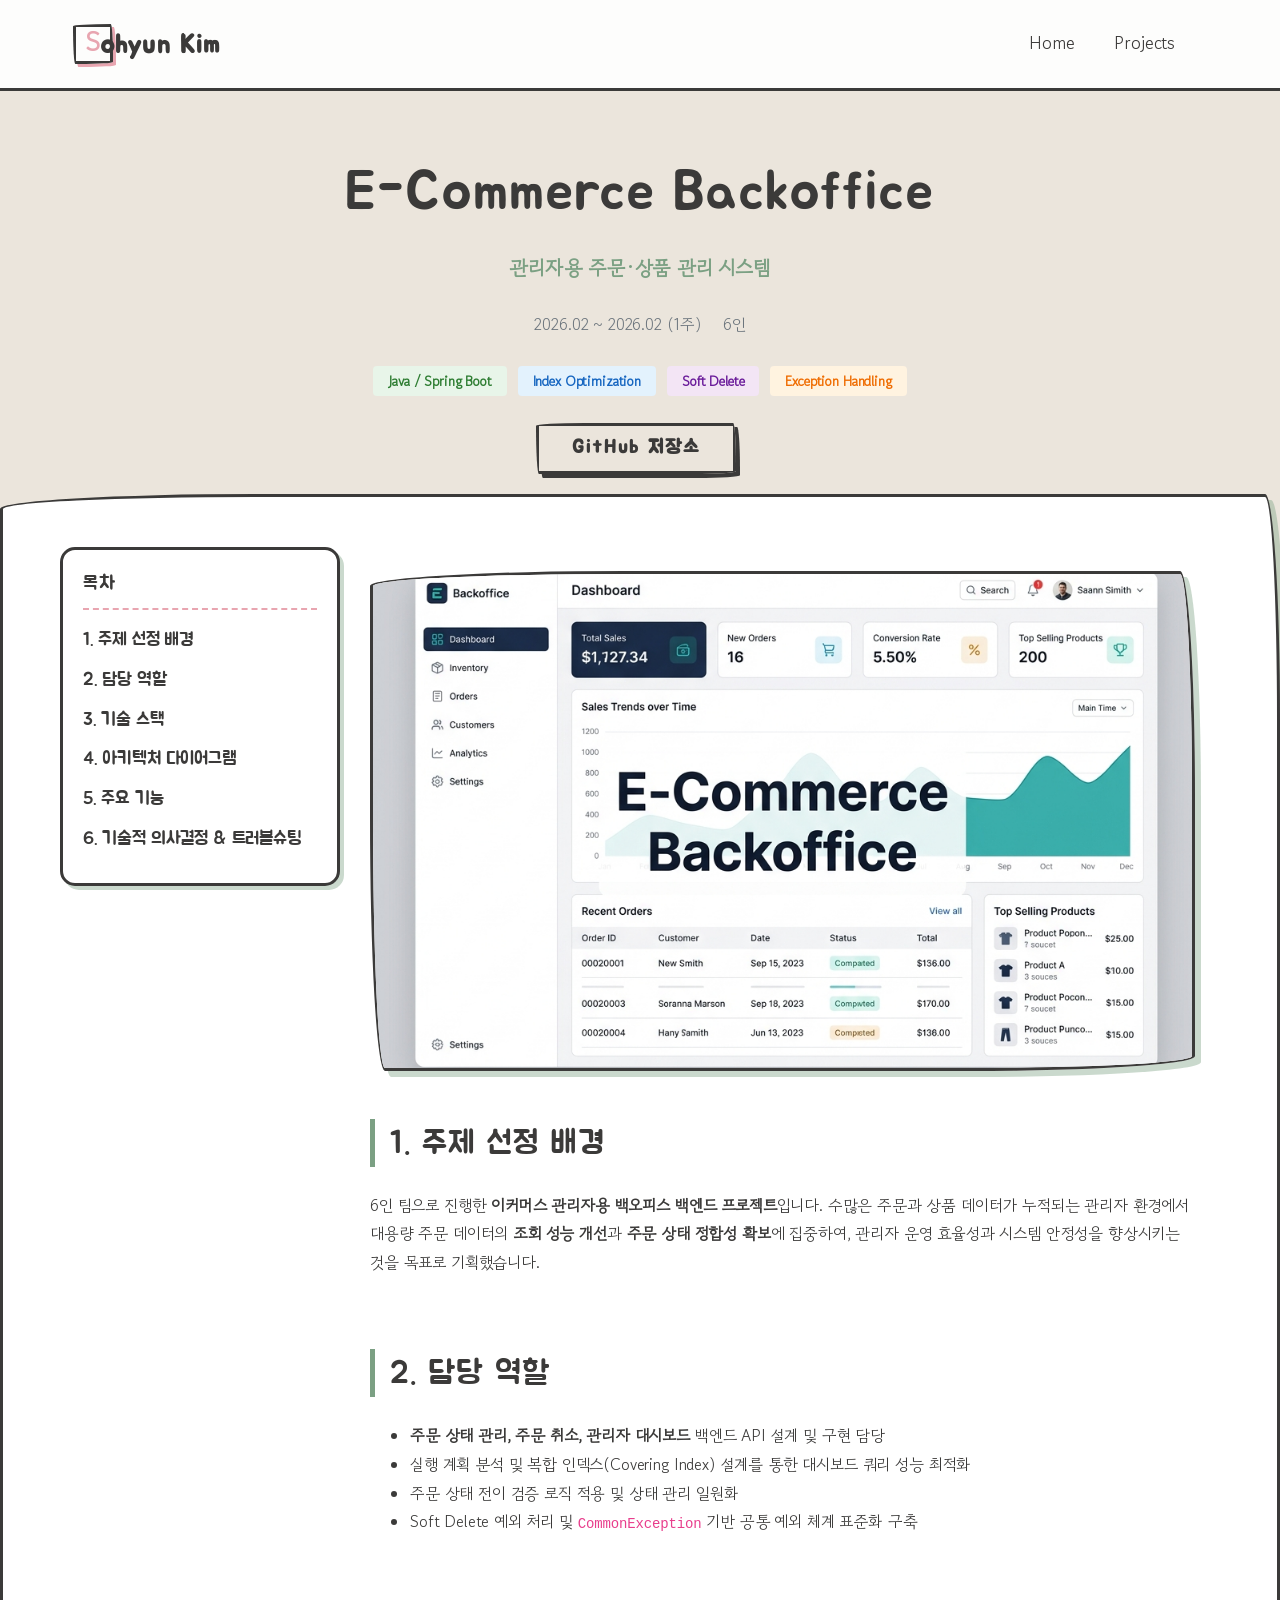
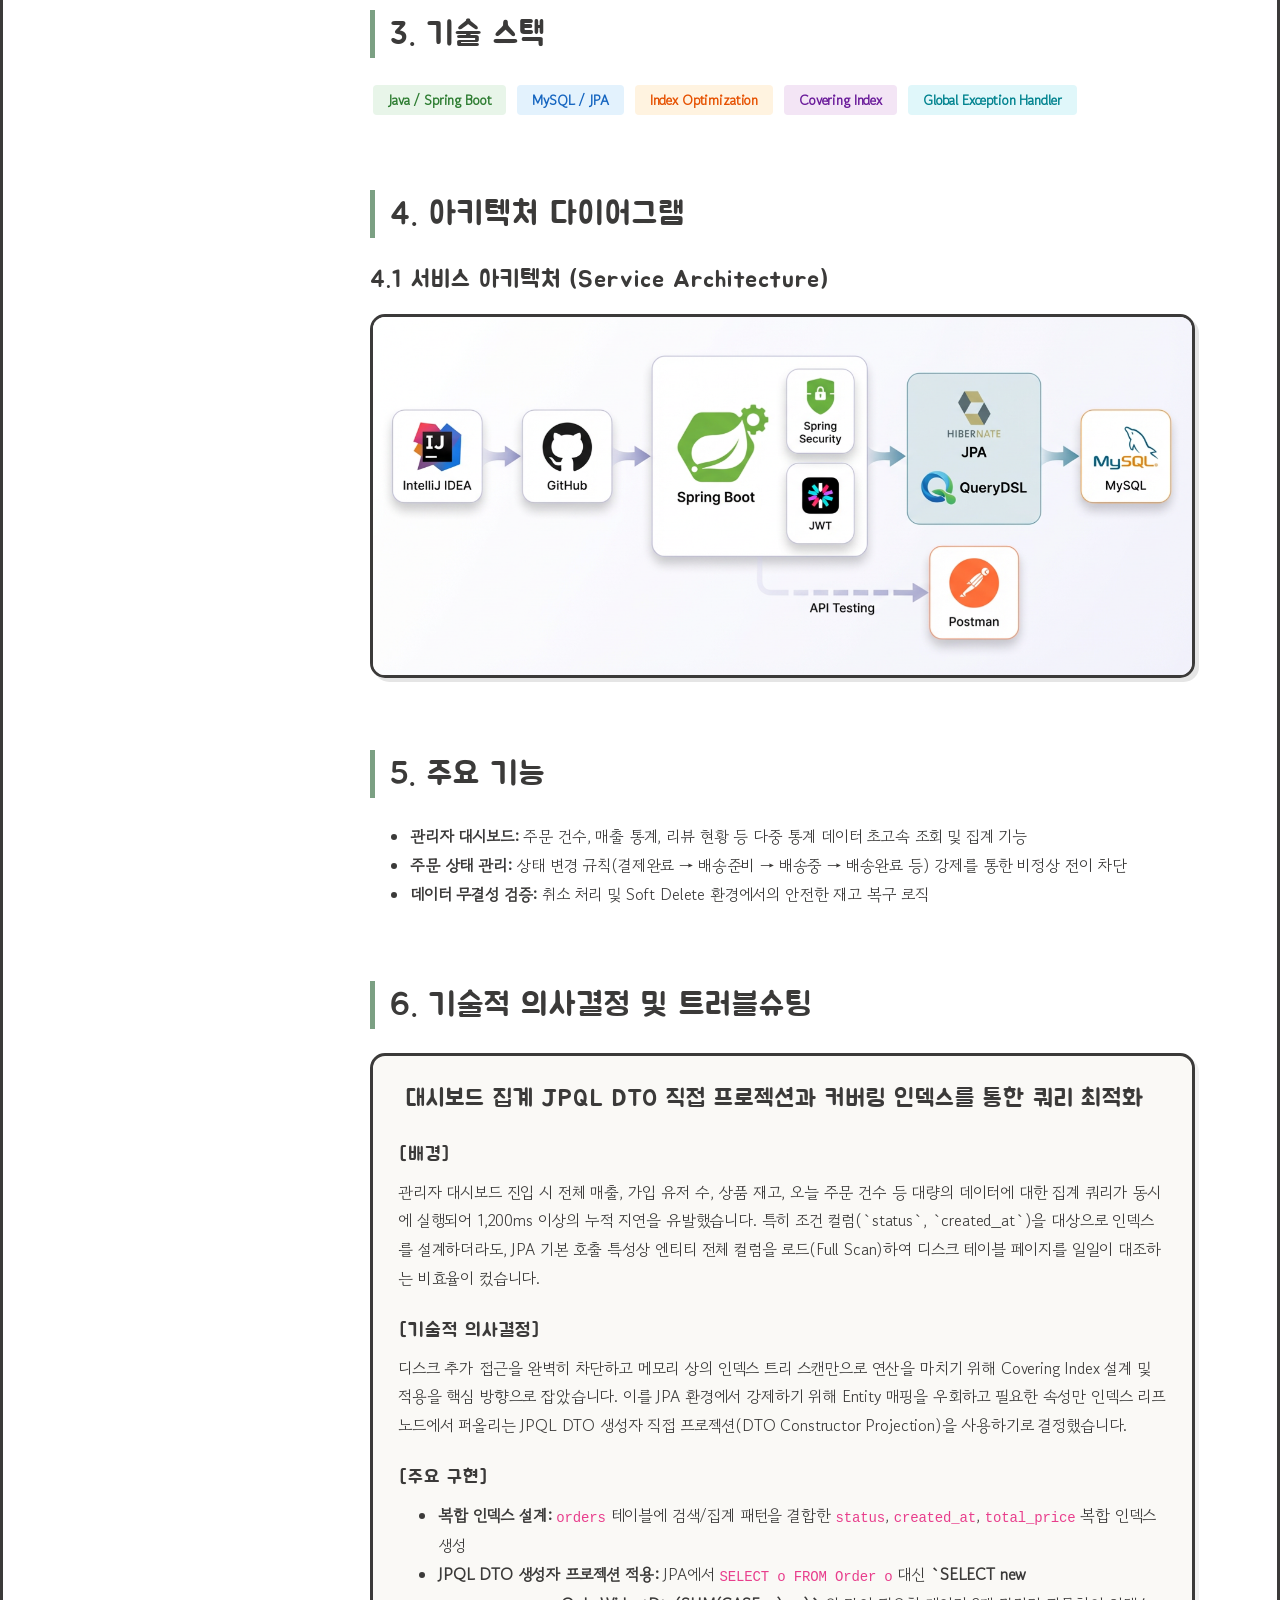
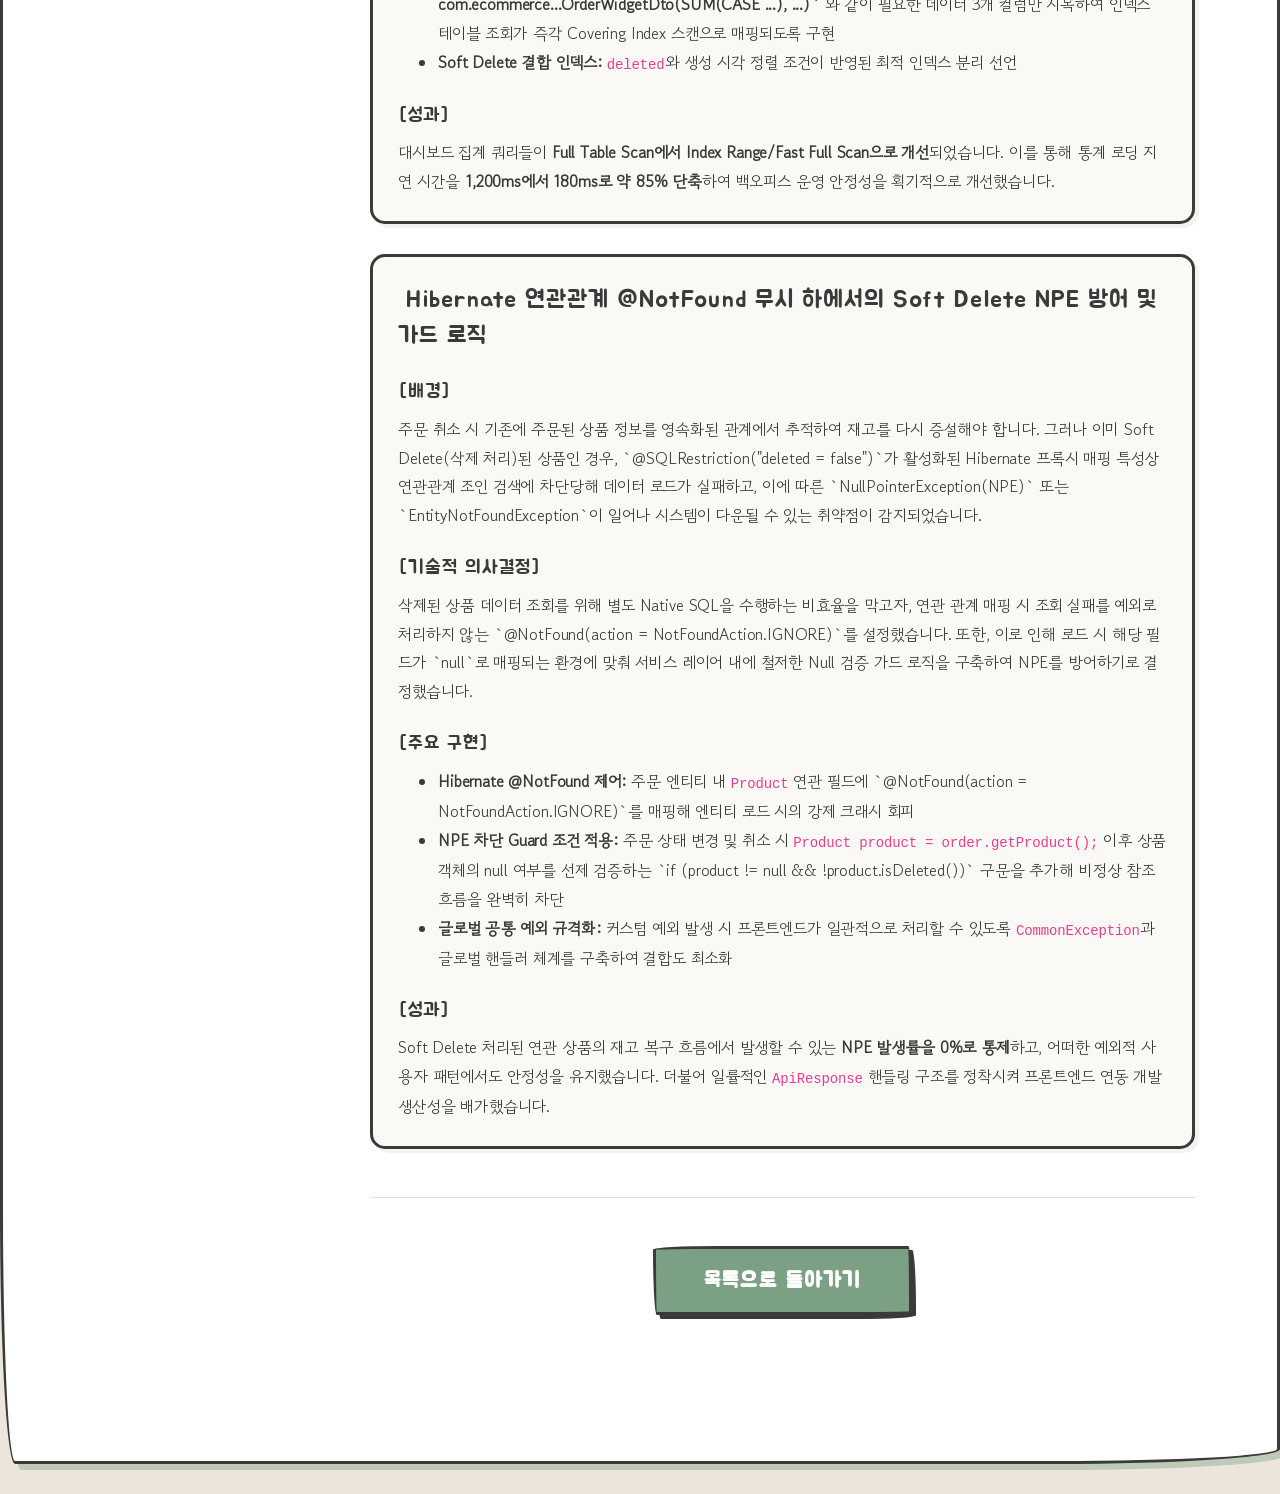
==== commit 0af79006: "feat: six commit" ====
--- a/project-backoffice.html
+++ b/project-backoffice.html
@@ -330,39 +330,39 @@
                         
                         <div style="background: #faf9f6; border: var(--ink-border); border-radius: 15px; padding: 25px; margin-bottom: 30px; box-shadow: 4px 4px 0px rgba(0,0,0,0.05);">
                             <h3 style="font-size: 1.5rem; color: var(--primary-color); font-family: 'Jua', sans-serif;"><i class="icon-check-circle mr-2"></i>대시보드 집계 JPQL DTO 직접 프로젝션과 커버링 인덱스를 통한 쿼리 최적화</h3>
-                            <h4 class="mt-4" style="font-size: 1.2rem; font-family: 'Jua', sans-serif;">배경</h4>
+                            <h4 class="mt-4" style="font-size: 1.2rem; font-family: 'Jua', sans-serif;">[배경]</h4>
                             <p>관리자 대시보드 진입 시 전체 매출, 가입 유저 수, 상품 재고, 오늘 주문 건수 등 대량의 데이터에 대한 집계 쿼리가 동시에 실행되어 1,200ms 이상의 누적 지연을 유발했습니다. 특히 조건 컬럼(`status`, `created_at`)을 대상으로 인덱스를 설계하더라도, JPA 기본 호출 특성상 엔티티 전체 컬럼을 로드(Full Scan)하여 디스크 테이블 페이지를 일일이 대조하는 비효율이 컸습니다.</p>
                             
-                            <h4 class="mt-4" style="font-size: 1.2rem; font-family: 'Jua', sans-serif;">기술적 의사결정</h4>
-                            <p>디스크 추가 접근을 완벽히 차단하고 메모리 상의 인덱스 트리 스캔만으로 연산을 마치기 위해 **Covering Index** 설계 및 적용을 핵심 방향으로 잡았습니다. 이를 JPA 환경에서 강제하기 위해 Entity 매핑을 우회하고 필요한 속성만 인덱스 리프 노드에서 퍼올리는 **JPQL DTO 생성자 직접 프로젝션(DTO Constructor Projection)**을 사용하기로 결정했습니다.</p>
-                            
-                            <h4 class="mt-4" style="font-size: 1.2rem; font-family: 'Jua', sans-serif;">주요 구현</h4>
+                            <h4 class="mt-4" style="font-size: 1.2rem; font-family: 'Jua', sans-serif;">[기술적 의사결정]</h4>
+                            <p>디스크 추가 접근을 완벽히 차단하고 메모리 상의 인덱스 트리 스캔만으로 연산을 마치기 위해 Covering Index 설계 및 적용을 핵심 방향으로 잡았습니다. 이를 JPA 환경에서 강제하기 위해 Entity 매핑을 우회하고 필요한 속성만 인덱스 리프 노드에서 퍼올리는 JPQL DTO 생성자 직접 프로젝션(DTO Constructor Projection)을 사용하기로 결정했습니다.</p>
+                            
+                            <h4 class="mt-4" style="font-size: 1.2rem; font-family: 'Jua', sans-serif;">[주요 구현]</h4>
                             <ul style="line-height: 1.8;">
                                 <li><strong>복합 인덱스 설계:</strong> <code>orders</code> 테이블에 검색/집계 패턴을 결합한 <code>status</code>, <code>created_at</code>, <code>total_price</code> 복합 인덱스 생성</li>
                                 <li><strong>JPQL DTO 생성자 프로젝션 적용:</strong> JPA에서 <code>SELECT o FROM Order o</code> 대신 <strong>`SELECT new com.ecommerce...OrderWidgetDto(SUM(CASE ...), ...)`</strong> 와 같이 필요한 데이터 3개 컬럼만 지목하여 인덱스 테이블 조회가 즉각 Covering Index 스캔으로 매핑되도록 구현</li>
                                 <li><strong>Soft Delete 결합 인덱스:</strong> <code>deleted</code>와 생성 시각 정렬 조건이 반영된 최적 인덱스 분리 선언</li>
                             </ul>
                             
-                            <h4 class="mt-4" style="font-size: 1.2rem; font-family: 'Jua', sans-serif;">성과</h4>
+                            <h4 class="mt-4" style="font-size: 1.2rem; font-family: 'Jua', sans-serif;">[성과]</h4>
                             <p class="mb-0">대시보드 집계 쿼리들이 <strong>Full Table Scan에서 Index Range/Fast Full Scan으로 개선</strong>되었습니다. 이를 통해 통계 로딩 지연 시간을 <strong>1,200ms에서 180ms로 약 85% 단축</strong>하여 백오피스 운영 안정성을 획기적으로 개선했습니다.</p>
                         </div>
                         
                         <div style="background: #faf9f6; border: var(--ink-border); border-radius: 15px; padding: 25px; margin-bottom: 30px; box-shadow: 4px 4px 0px rgba(0,0,0,0.05);">
                             <h3 style="font-size: 1.5rem; color: var(--primary-color); font-family: 'Jua', sans-serif;"><i class="icon-check-circle mr-2"></i>Hibernate 연관관계 @NotFound 무시 하에서의 Soft Delete NPE 방어 및 가드 로직</h3>
-                            <h4 class="mt-4" style="font-size: 1.2rem; font-family: 'Jua', sans-serif;">배경</h4>
-                            <p>주문 취소 시 기존에 주문된 상품 정보를 영속화된 관계에서 추적하여 재고를 다시 증설해야 합니다. 그러나 이미 **Soft Delete(삭제 처리)**된 상품인 경우, `@SQLRestriction("deleted = false")`가 활성화된 Hibernate 프록시 매핑 특성상 연관관계 조인 검색에 차단당해 데이터 로드가 실패하고, 이에 따른 `NullPointerException(NPE)` 또는 `EntityNotFoundException`이 일어나 시스템이 다운될 수 있는 취약점이 감지되었습니다.</p>
-                            
-                            <h4 class="mt-4" style="font-size: 1.2rem; font-family: 'Jua', sans-serif;">기술적 의사결정</h4>
-                            <p>삭제된 상품 데이터 조회를 위해 별도 Native SQL을 수행하는 비효율을 막고자, 연관 관계 매핑 시 조회 실패를 예외로 처리하지 않는 **`@NotFound(action = NotFoundAction.IGNORE)`**를 설정했습니다. 또한, 이로 인해 로드 시 해당 필드가 `null`로 매핑되는 환경에 맞춰 서비스 레이어 내에 철저한 **Null 검증 가드 로직(Guard Logic)**을 구축하여 NPE를 방어하기로 결정했습니다.</p>
-                            
-                            <h4 class="mt-4" style="font-size: 1.2rem; font-family: 'Jua', sans-serif;">주요 구현</h4>
+                            <h4 class="mt-4" style="font-size: 1.2rem; font-family: 'Jua', sans-serif;">[배경]</h4>
+                            <p>주문 취소 시 기존에 주문된 상품 정보를 영속화된 관계에서 추적하여 재고를 다시 증설해야 합니다. 그러나 이미 Soft Delete(삭제 처리)된 상품인 경우, `@SQLRestriction("deleted = false")`가 활성화된 Hibernate 프록시 매핑 특성상 연관관계 조인 검색에 차단당해 데이터 로드가 실패하고, 이에 따른 `NullPointerException(NPE)` 또는 `EntityNotFoundException`이 일어나 시스템이 다운될 수 있는 취약점이 감지되었습니다.</p>
+                            
+                            <h4 class="mt-4" style="font-size: 1.2rem; font-family: 'Jua', sans-serif;">[기술적 의사결정]</h4>
+                            <p>삭제된 상품 데이터 조회를 위해 별도 Native SQL을 수행하는 비효율을 막고자, 연관 관계 매핑 시 조회 실패를 예외로 처리하지 않는 `@NotFound(action = NotFoundAction.IGNORE)`를 설정했습니다. 또한, 이로 인해 로드 시 해당 필드가 `null`로 매핑되는 환경에 맞춰 서비스 레이어 내에 철저한 Null 검증 가드 로직을 구축하여 NPE를 방어하기로 결정했습니다.</p>
+                            
+                            <h4 class="mt-4" style="font-size: 1.2rem; font-family: 'Jua', sans-serif;">[주요 구현]</h4>
                             <ul style="line-height: 1.8;">
                                 <li><strong>Hibernate @NotFound 제어:</strong> 주문 엔티티 내 <code>Product</code> 연관 필드에 `@NotFound(action = NotFoundAction.IGNORE)`를 매핑해 엔티티 로드 시의 강제 크래시 회피</li>
-                                <li><strong>NPE 차단 Guard 조건 적용:</strong> 주문 상태 변경 및 취소 시 <code>Product product = order.getProduct();</code> 이후 상품 객체의 null 여부를 선제 검증하는 **`if (product != null && !product.isDeleted())`** 구문을 추가해 비정상 참조 흐름을 완벽히 차단</li>
+                                <li><strong>NPE 차단 Guard 조건 적용:</strong> 주문 상태 변경 및 취소 시 <code>Product product = order.getProduct();</code> 이후 상품 객체의 null 여부를 선제 검증하는 `if (product != null && !product.isDeleted())` 구문을 추가해 비정상 참조 흐름을 완벽히 차단</li>
                                 <li><strong>글로벌 공통 예외 규격화:</strong> 커스텀 예외 발생 시 프론트엔드가 일관적으로 처리할 수 있도록 <code>CommonException</code>과 글로벌 핸들러 체계를 구축하여 결합도 최소화</li>
                             </ul>
                             
-                            <h4 class="mt-4" style="font-size: 1.2rem; font-family: 'Jua', sans-serif;">성과</h4>
+                            <h4 class="mt-4" style="font-size: 1.2rem; font-family: 'Jua', sans-serif;">[성과]</h4>
                             <p class="mb-0">Soft Delete 처리된 연관 상품의 재고 복구 흐름에서 발생할 수 있는 <strong>NPE 발생률을 0%로 통제</strong>하고, 어떠한 예외적 사용자 패턴에서도 안정성을 유지했습니다. 더불어 일률적인 <code>ApiResponse</code> 핸들링 구조를 정착시켜 프론트엔드 연동 개발 생산성을 배가했습니다.</p>
                         </div>
                     </section>
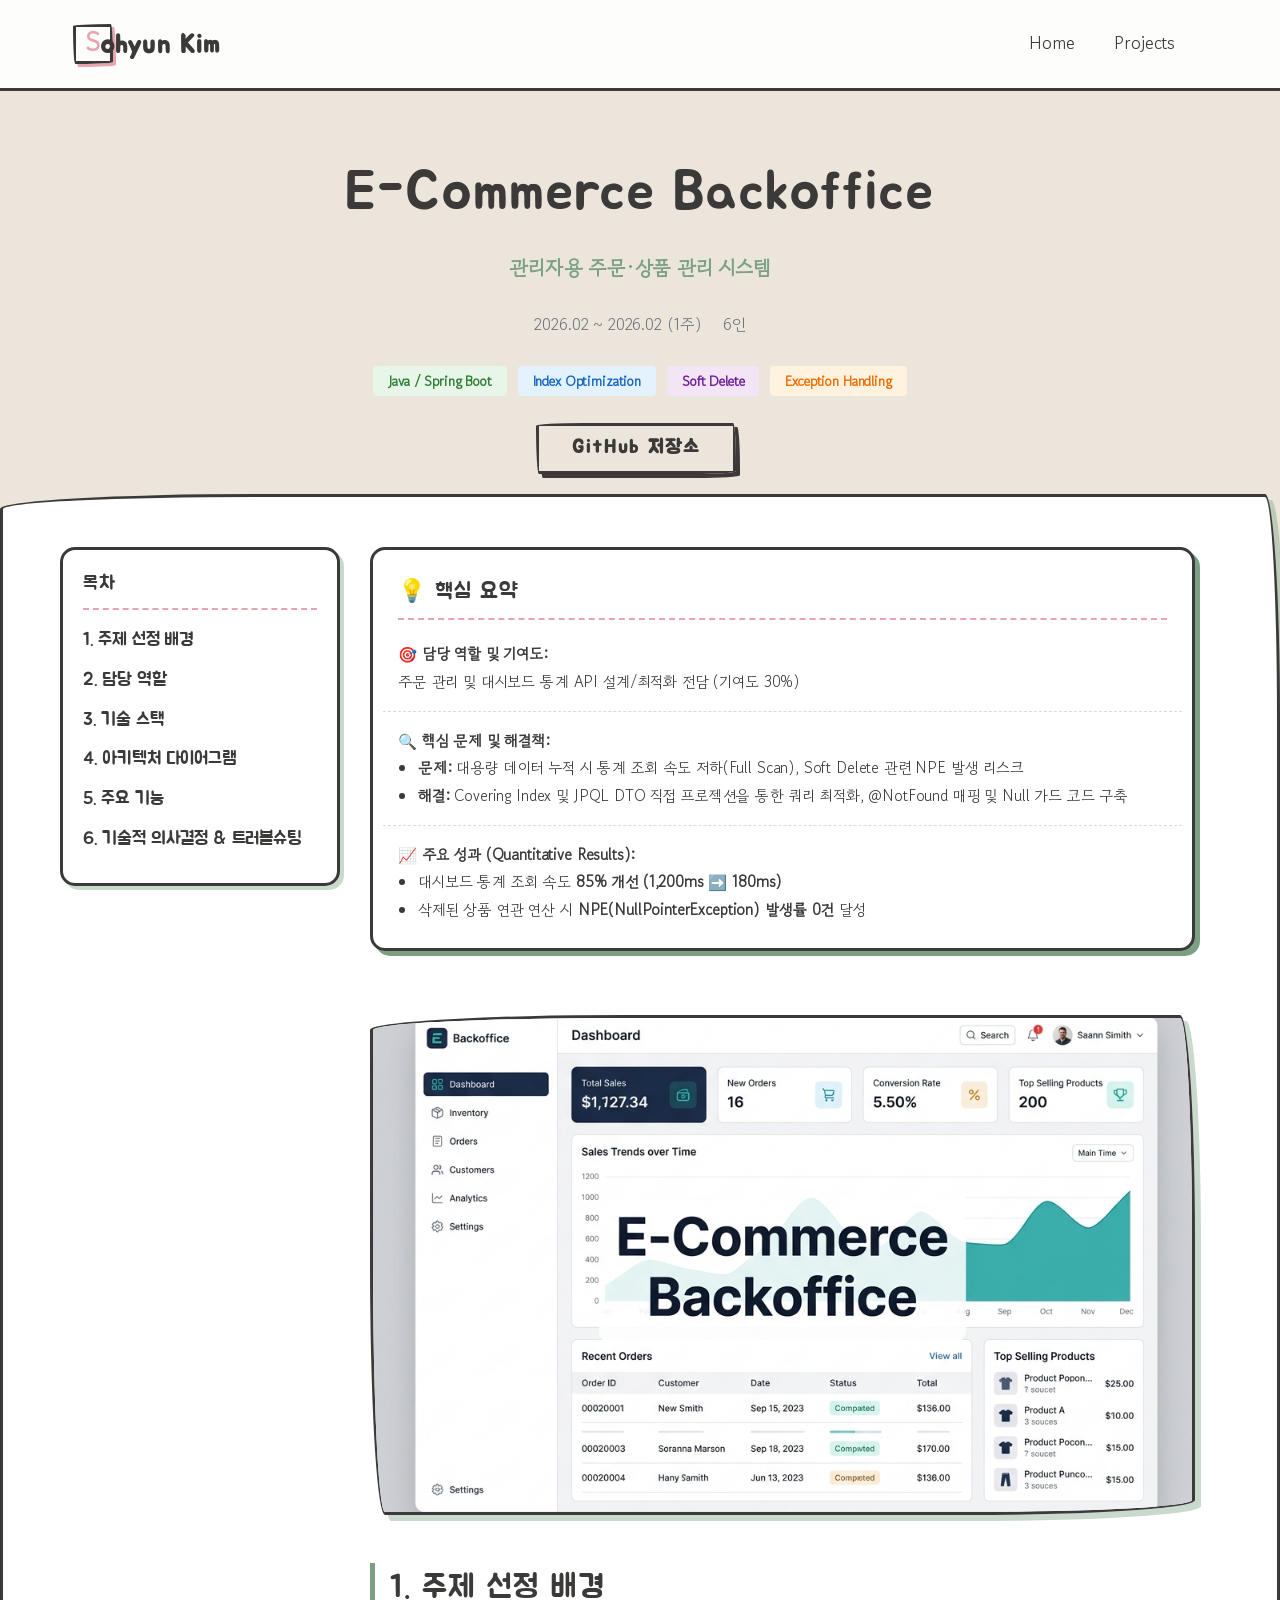
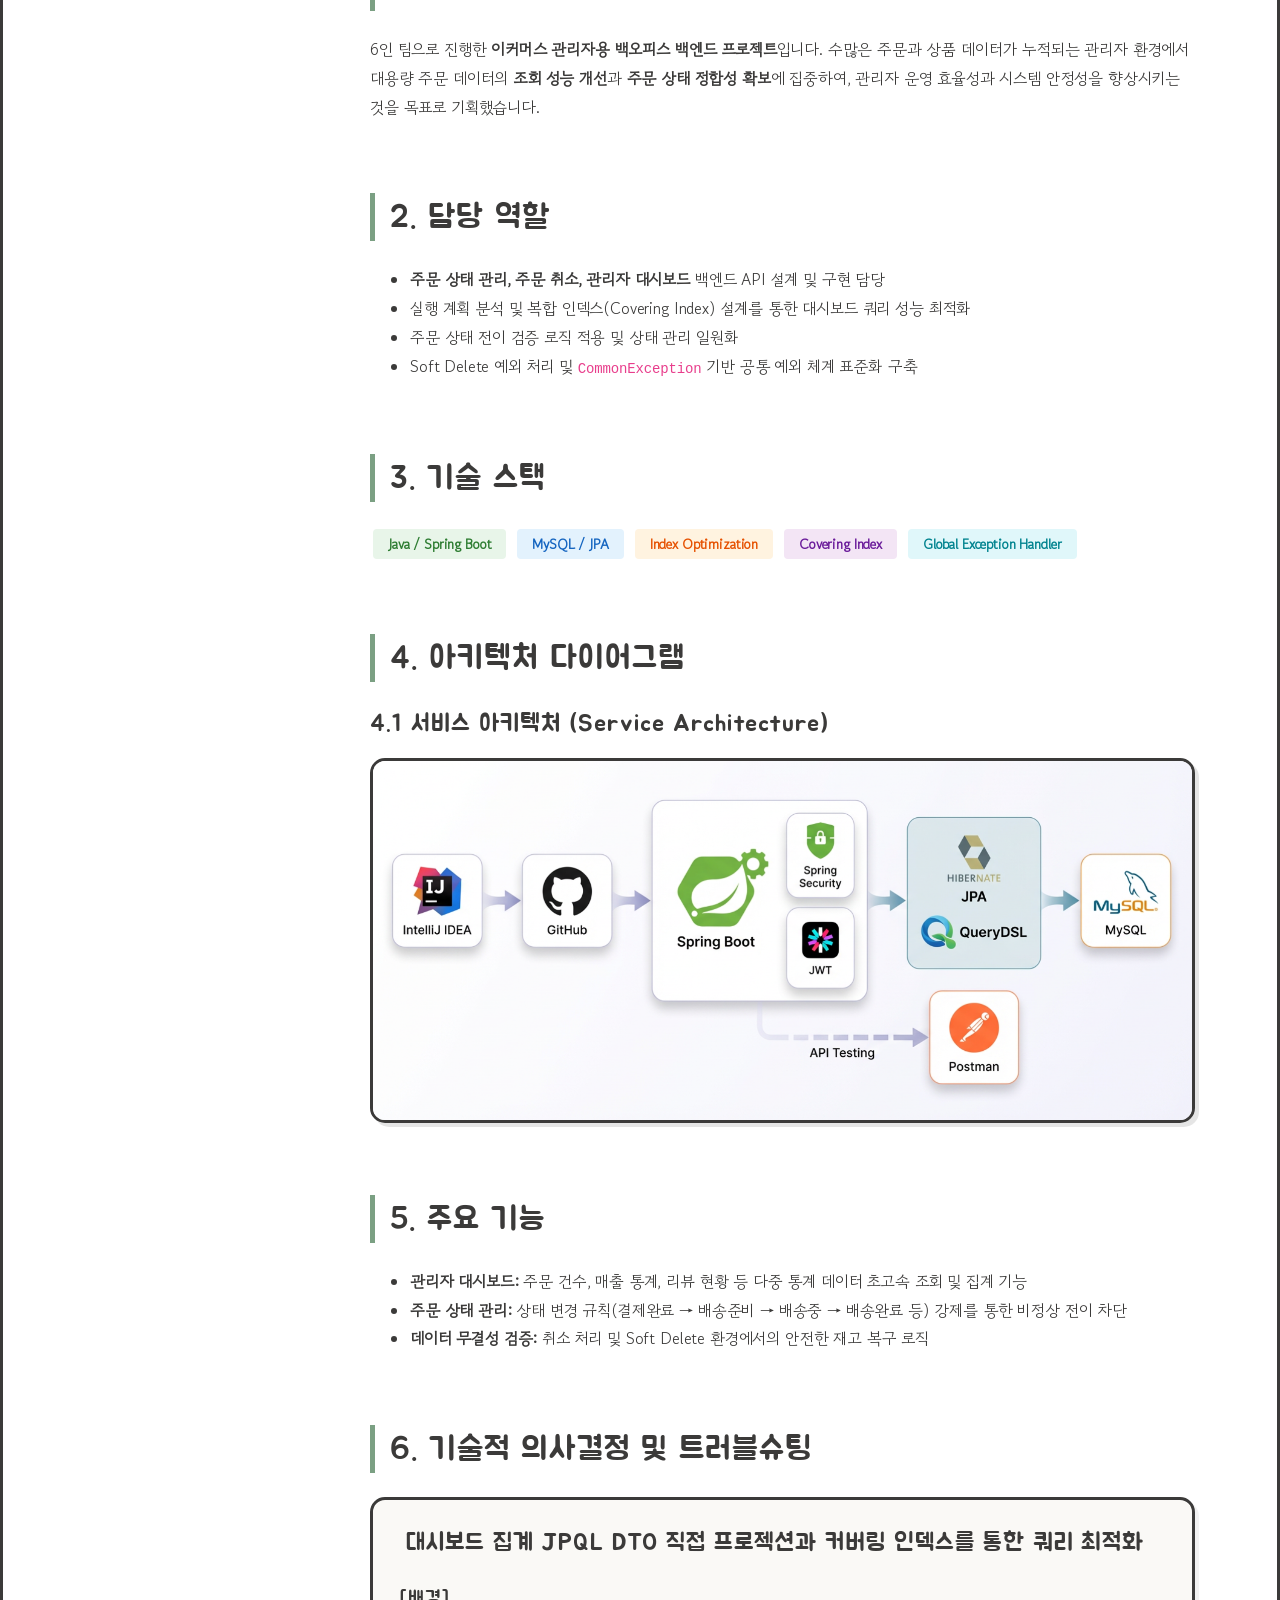
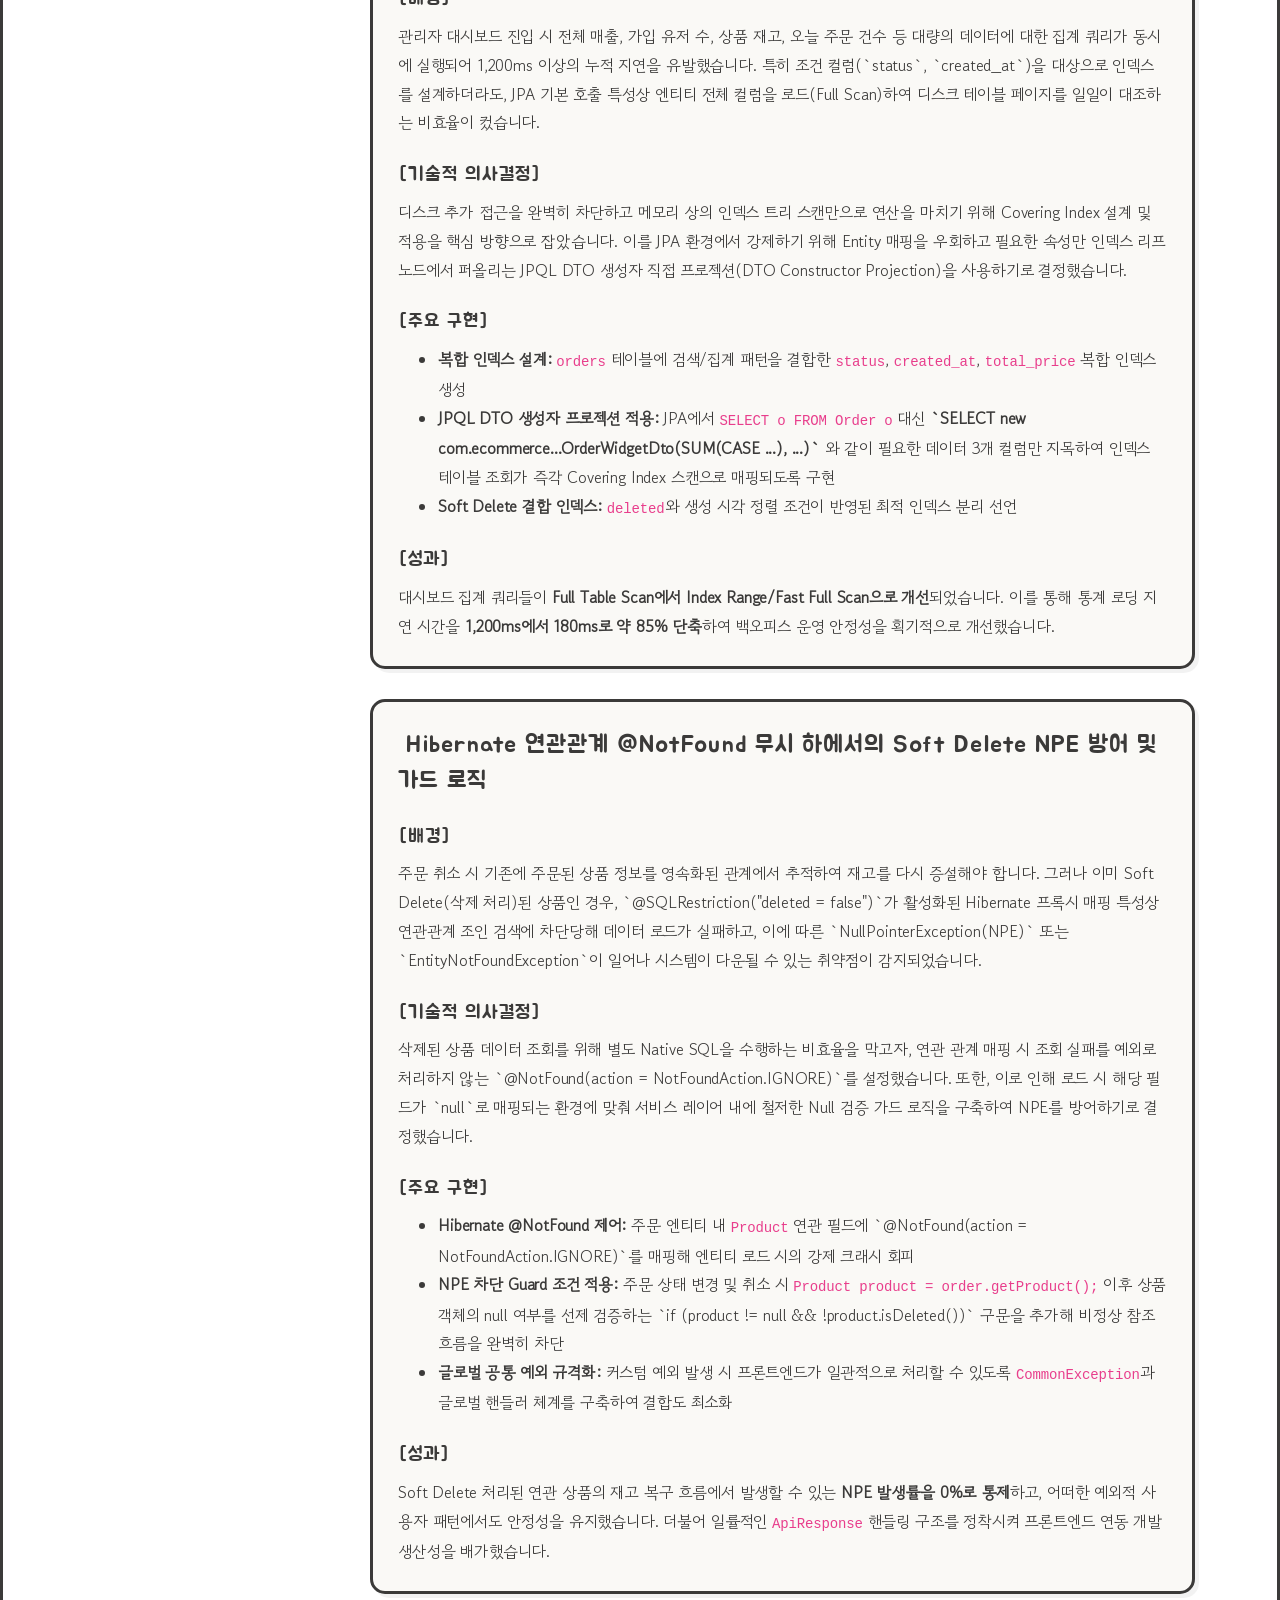
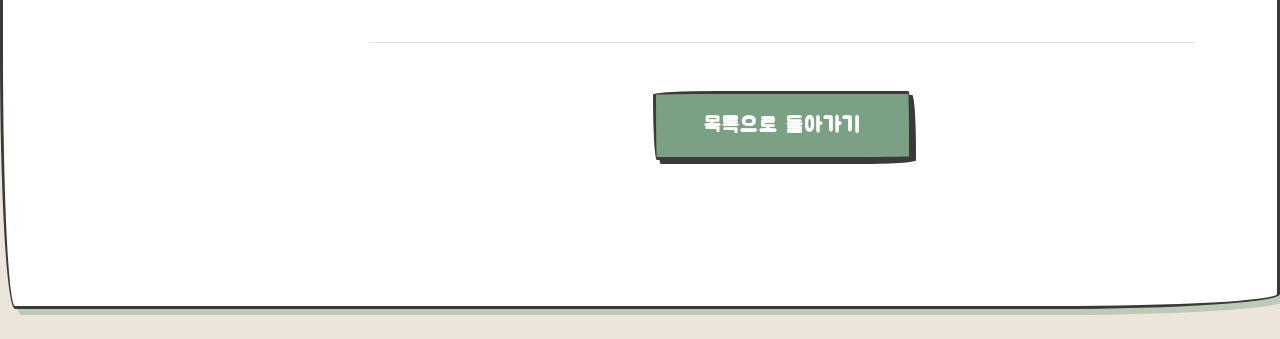
==== commit e2858d4e: "feat: seven commit" ====
--- a/project-backoffice.html
+++ b/project-backoffice.html
@@ -278,6 +278,33 @@
                 <!-- Main Content (Right Column) -->
                 <div class="col-lg-9 col-md-12">
                     
+                    <!-- 💡 30초 핵심 요약 카드 -->
+                    <div style="background: #ffffff; border: var(--ink-border); border-radius: 15px; padding: 25px; margin-bottom: 40px; box-shadow: 5px 5px 0px var(--primary-color);">
+                        <h3 style="font-size: 1.4rem; color: var(--primary-color); font-family: 'Jua', sans-serif; margin-bottom: 20px; border-bottom: 2px dashed var(--secondary-color); padding-bottom: 10px;">
+                            💡 핵심 요약
+                        </h3>
+                        <div class="row" style="font-size: 0.95rem; line-height: 1.8;">
+                            <div class="col-md-12 mb-3">
+                                <strong>🎯 담당 역할 및 기여도:</strong><br>
+                                주문 관리 및 대시보드 통계 API 설계/최적화 전담 (기여도 30%)
+                            </div>
+                            <div class="col-md-12 mb-3" style="border-top: 1px dashed #e0dcd3; padding-top: 15px;">
+                                <strong>🔍 핵심 문제 및 해결책:</strong><br>
+                                <ul style="padding-left: 20px; margin-bottom: 0;">
+                                    <li><strong>문제:</strong> 대용량 데이터 누적 시 통계 조회 속도 저하(Full Scan), Soft Delete 관련 NPE 발생 리스크</li>
+                                    <li><strong>해결:</strong> Covering Index 및 JPQL DTO 직접 프로젝션을 통한 쿼리 최적화, @NotFound 매핑 및 Null 가드 코드 구축</li>
+                                </ul>
+                            </div>
+                            <div class="col-md-12" style="border-top: 1px dashed #e0dcd3; padding-top: 15px;">
+                                <strong>📈 주요 성과 (Quantitative Results):</strong><br>
+                                <ul style="padding-left: 20px; margin-bottom: 0;">
+                                    <li>대시보드 통계 조회 속도 <strong>85% 개선 (1,200ms ➡️ 180ms)</strong></li>
+                                    <li>삭제된 상품 연관 연산 시 <strong>NPE(NullPointerException) 발생률 0건</strong> 달성</li>
+                                </ul>
+                            </div>
+                        </div>
+                    </div>
+                    
                     <section id="background" class="mb-5 pt-4">
                         <img src="images/project_backoffice_1782292541777.png" alt="Backoffice Project Cover" class="cover-image mb-5">
                         
